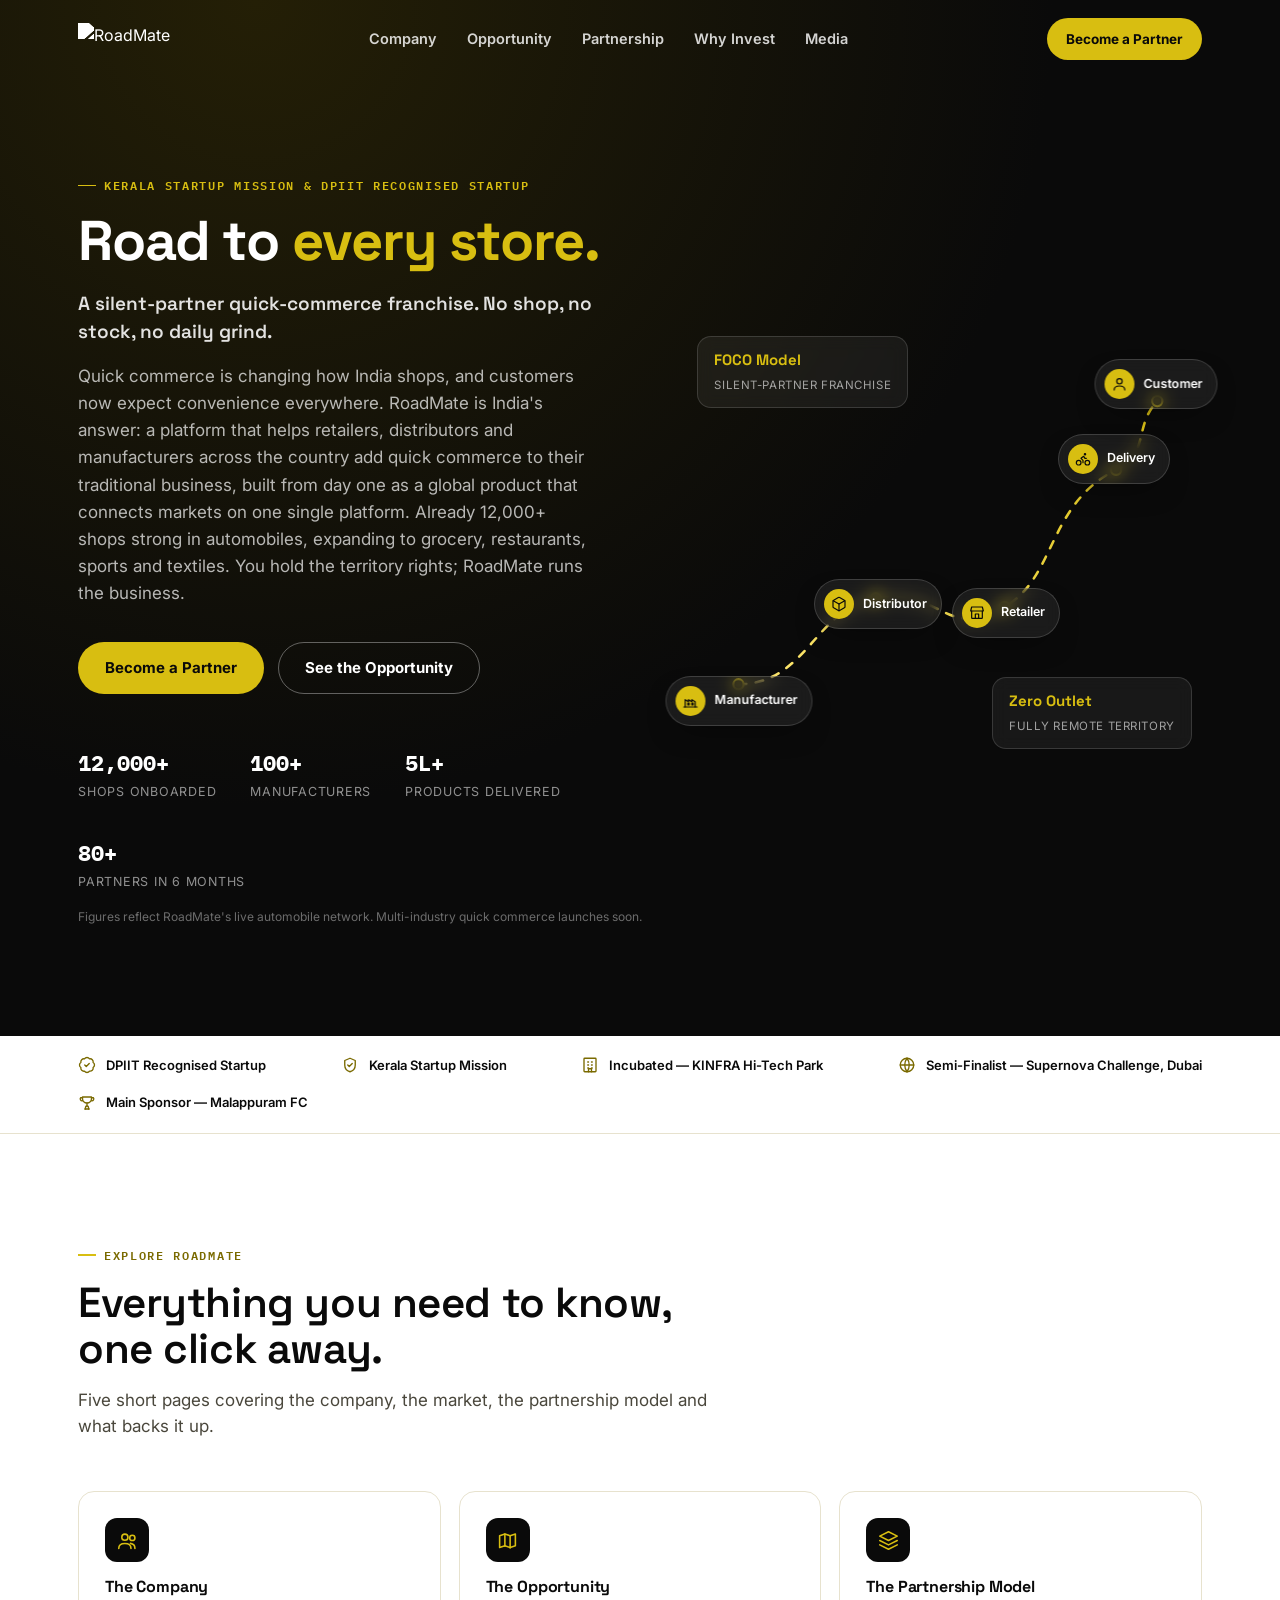
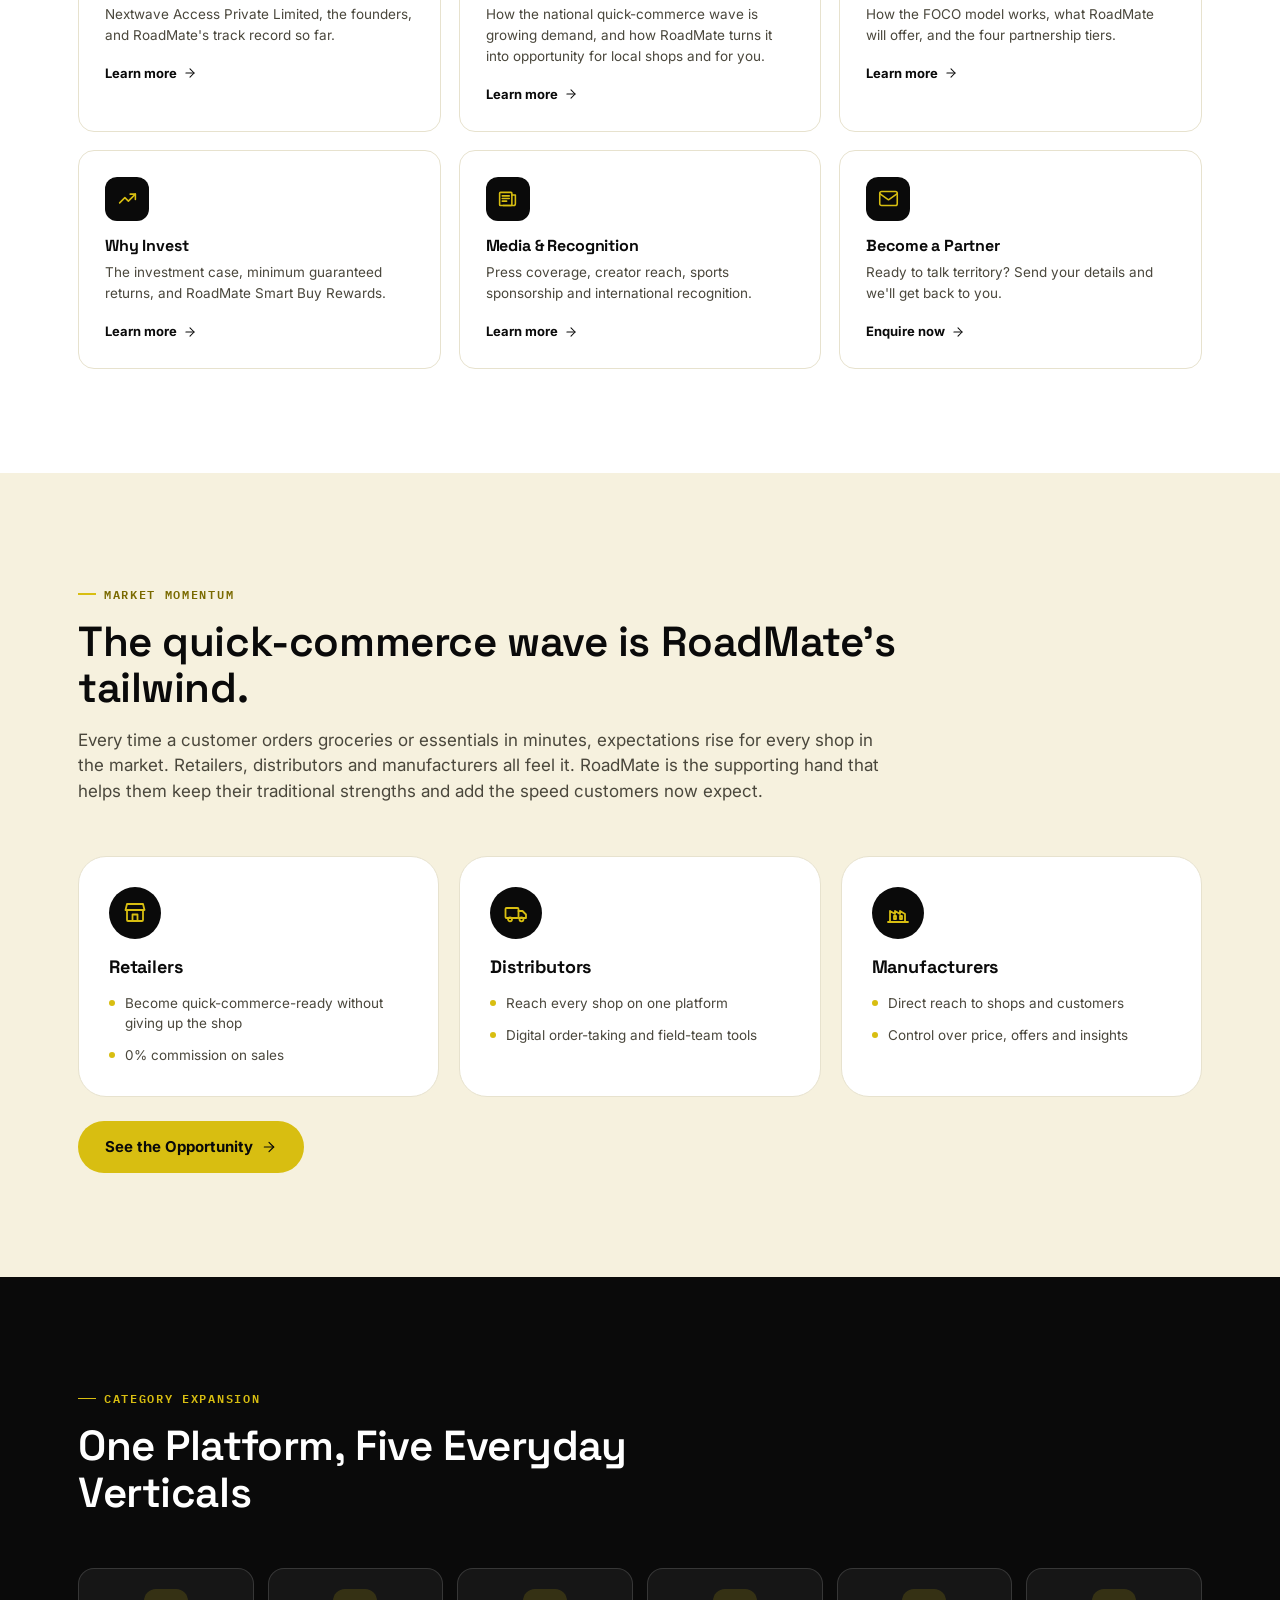
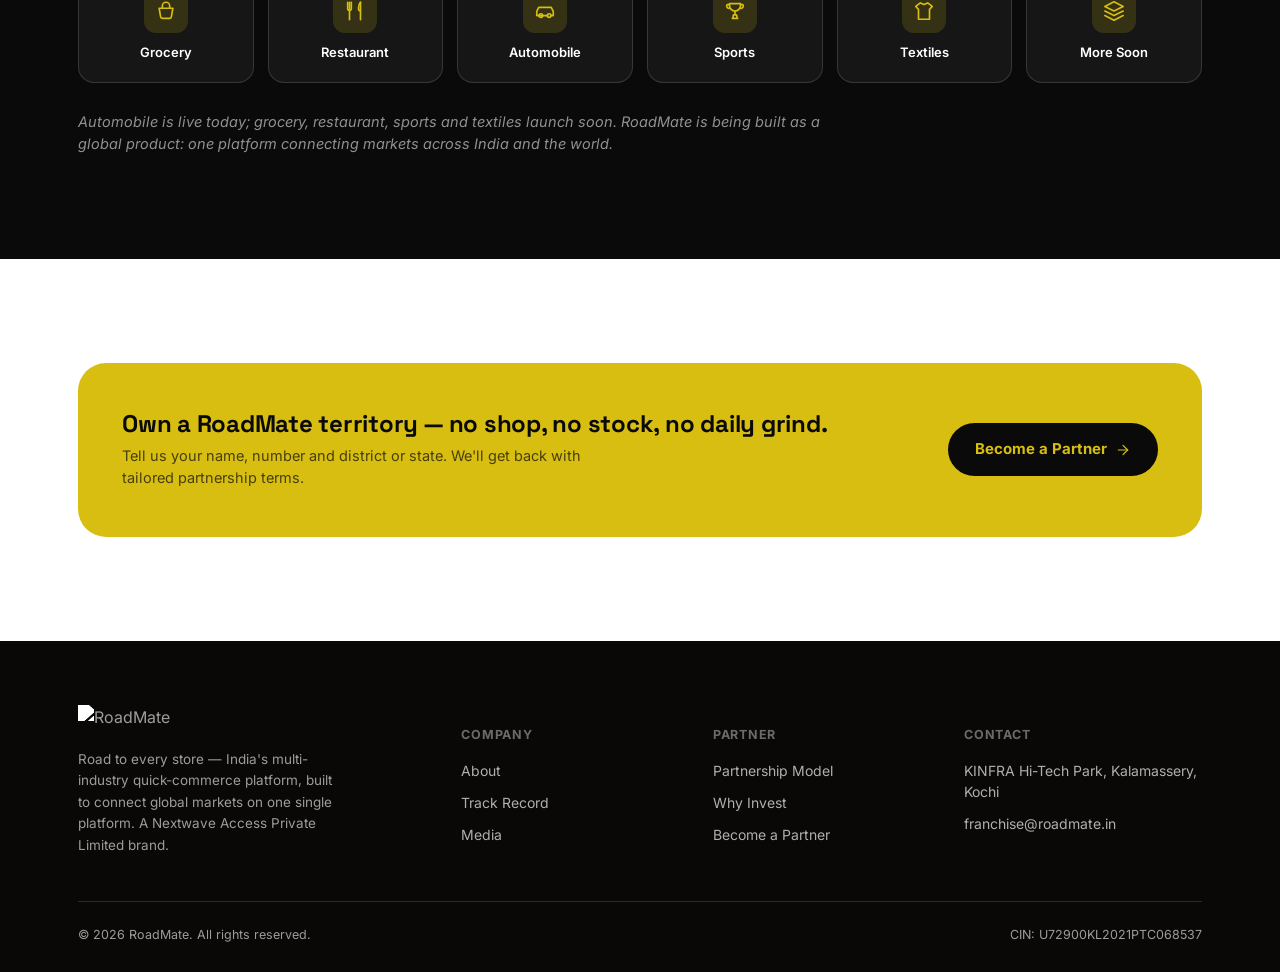
==== index.html @ a84e2816 "Add RoadMate franchise website Static site: 7 pages, shared stylesheet, script and icon sprite. Logo" ====
<!DOCTYPE html>
<html lang="en-IN">
<head>
<meta charset="UTF-8">
<meta name="viewport" content="width=device-width, initial-scale=1.0">
<title>RoadMate — Road to Every Store | India Quick-Commerce Franchise (FOCO Model)</title>
<meta name="description" content="RoadMate, from Kerala's largest auto-services platform, is expanding into an India-wide, multi-industry quick-commerce franchise, built as a global platform. A silent-partner, no-outlet FOCO model across grocery, restaurant, automobile, sports and textiles.">
<meta name="robots" content="index, follow">
<meta property="og:type" content="website">
<meta property="og:site_name" content="RoadMate">
<meta property="og:title" content="RoadMate — Road to Every Store | India Quick-Commerce Franchise (FOCO Model)">
<meta property="og:description" content="RoadMate, from Kerala's largest auto-services platform, is expanding into an India-wide, multi-industry quick-commerce franchise, built as a global platform. A silent-partner, no-outlet FOCO model across grocery, restaurant, automobile, sports and textiles.">
<meta property="og:locale" content="en_IN">
<link rel="icon" type="image/png" href="assets/logo.png">
<meta name="theme-color" content="#D8BE11">
<link rel="preconnect" href="https://fonts.googleapis.com">
<link rel="preconnect" href="https://fonts.gstatic.com" crossorigin>
<link href="https://fonts.googleapis.com/css2?family=Space+Grotesk:wght@500;600;700&family=Inter:wght@400;500;600;700&family=IBM+Plex+Mono:wght@500;600&display=swap" rel="stylesheet">
<link rel="stylesheet" href="assets/style.css">
</head>
<body>
 
<header class="site-header" id="siteHeader">
  <div class="wrap">
    <a href="index.html" class="logo" aria-label="RoadMate — home">
      <img class="logo-img logo-img--white" src="assets/logo.png" alt="RoadMate">
      <img class="logo-img logo-img--black" src="assets/logo.png" alt="RoadMate">
    </a>
    <nav class="nav-links">
      <a href="about.html">Company</a>
      <a href="opportunity.html">Opportunity</a>
      <a href="partnership.html">Partnership</a>
      <a href="why-invest.html">Why Invest</a>
      <a href="media.html">Media</a>
    </nav>
    <div class="nav-cta">
      <a href="enquire.html" class="btn btn-primary btn-sm">Become a Partner</a>
      <button class="nav-toggle" id="navToggle" aria-label="Open menu" aria-expanded="false">
        <svg width="24" height="24" viewBox="0 0 24 24" fill="none"><path d="M4 7H20M4 12H20M4 17H20" stroke="currentColor" stroke-width="2" stroke-linecap="round"/></svg>
      </button>
    </div>
  </div>
</header>
 
<div class="mobile-menu" id="mobileMenu">
  <a href="about.html">Company</a>
  <a href="opportunity.html">Opportunity</a>
  <a href="partnership.html">Partnership</a>
  <a href="why-invest.html">Why Invest</a>
  <a href="media.html">Media</a>
  <a href="enquire.html" class="btn btn-primary">Become a Partner</a>
</div>
 
<section class="hero" id="hero">
  <div class="wrap">
    <div>
      <div class="eyebrow">Kerala Startup Mission &amp; DPIIT Recognised Startup</div>
      <h1>Road to <em>every store.</em></h1>
      <div class="hero-tag">A silent-partner quick-commerce franchise. No shop, no stock, no daily grind.</div>
      <p class="hero-sub">Quick commerce is changing how India shops, and customers now expect convenience everywhere. RoadMate is India's answer: a platform that helps retailers, distributors and manufacturers across the country add quick commerce to their traditional business, built from day one as a global product that connects markets on one single platform. Already 12,000+ shops strong in automobiles, expanding to grocery, restaurants, sports and textiles. You hold the territory rights; RoadMate runs the business.</p>
      <div class="hero-actions">
        <a href="enquire.html" class="btn btn-primary">Become a Partner</a>
        <a href="opportunity.html" class="btn btn-ghost-dark">See the Opportunity</a>
      </div>
      <div class="hero-strip">
        <div><strong>12,000+</strong><span>Shops onboarded</span></div>
        <div><strong>100+</strong><span>Manufacturers</span></div>
        <div><strong>5L+</strong><span>Products delivered</span></div>
        <div><strong>80+</strong><span>Partners in 6 months</span></div>
      </div>
      <p style="margin-top:16px;font-size:12px;color:rgba(255,255,255,0.4);">Figures reflect RoadMate's live automobile network. Multi-industry quick commerce launches soon.</p>
    </div>
 
    <div class="hero-graphic" aria-hidden="true">
      <svg class="route-svg" viewBox="0 0 600 460" preserveAspectRatio="xMidYMid meet">
        <defs>
          <linearGradient id="routeGrad" x1="0" y1="1" x2="1" y2="0">
            <stop offset="0" stop-color="#FFE873"/>
            <stop offset="1" stop-color="#D8BE11"/>
          </linearGradient>
        </defs>
        <path class="route-path" d="M60,390 C140,390 150,300 220,290 C300,278 300,340 370,300 C430,266 420,180 500,140 C540,120 520,90 548,60"/>
        <circle class="route-dot" cx="60" cy="390" r="6"/>
        <circle class="route-dot" cx="220" cy="290" r="6"/>
        <circle class="route-dot" cx="370" cy="300" r="6"/>
        <circle class="route-dot" cx="500" cy="140" r="6"/>
        <circle class="route-dot" cx="548" cy="60" r="6"/>
      </svg>
      <div class="node-badge node-manufacturer" style="left:10%; top:85%;"><span class="ic"><svg class="icon"><use href="assets/sprite.svg#ic-factory"></use></svg></span><span>Manufacturer</span></div>
      <div class="node-badge node-distributor" style="left:37%; top:63%;"><span class="ic"><svg class="icon"><use href="assets/sprite.svg#ic-package"></use></svg></span><span>Distributor</span></div>
      <div class="node-badge node-retailer" style="left:62%; top:65%;"><span class="ic"><svg class="icon"><use href="assets/sprite.svg#ic-store"></use></svg></span><span>Retailer</span></div>
      <div class="node-badge node-delivery" style="left:83%; top:30%;"><span class="ic"><svg class="icon"><use href="assets/sprite.svg#ic-bike"></use></svg></span><span>Delivery</span></div>
      <div class="node-badge node-customer" style="left:91%; top:13%;"><span class="ic"><svg class="icon"><use href="assets/sprite.svg#ic-user"></use></svg></span><span>Customer</span></div>
 
      <div class="float-chip chip-foco" style="left:2%; top:2%;"><strong>FOCO Model</strong><span>Silent-partner franchise</span></div>
      <div class="float-chip chip-outlet" style="right:2%; bottom:4%;"><strong>Zero Outlet</strong><span>Fully remote territory</span></div>
    </div>
  </div>
</section>
 
<div class="trust">
  <div class="wrap">
    <div class="trust-item"><svg class="icon"><use href="assets/sprite.svg#ic-badge-check"></use></svg><span class="l">DPIIT Recognised Startup</span></div>
    <div class="trust-item"><svg class="icon"><use href="assets/sprite.svg#ic-shield-check"></use></svg><span class="l">Kerala Startup Mission</span></div>
    <div class="trust-item"><svg class="icon"><use href="assets/sprite.svg#ic-building"></use></svg><span class="l">Incubated — KINFRA Hi-Tech Park</span></div>
    <div class="trust-item"><svg class="icon"><use href="assets/sprite.svg#ic-globe"></use></svg><span class="l">Semi-Finalist — Supernova Challenge, Dubai</span></div>
    <div class="trust-item"><svg class="icon"><use href="assets/sprite.svg#ic-trophy"></use></svg><span class="l">Main Sponsor — Malappuram FC</span></div>
  </div>
</div>
 
<section class="section" id="explore">
  <div class="wrap">
    <div class="section-head reveal">
      <div class="eyebrow">Explore RoadMate</div>
      <h2>Everything you need to know, one click away.</h2>
      <p>Five short pages covering the company, the market, the partnership model and what backs it up.</p>
    </div>
    <div class="page-links reveal">
      <div class="page-link-card">
        <span class="ic"><svg class="icon"><use href="assets/sprite.svg#ic-users"></use></svg></span>
        <h4>The Company</h4>
        <p>Nextwave Access Private Limited, the founders, and RoadMate's track record so far.</p>
        <a class="more" href="about.html">Learn more <svg class="icon"><use href="assets/sprite.svg#ic-arrow-right"></use></svg></a>
      </div>
      <div class="page-link-card">
        <span class="ic"><svg class="icon"><use href="assets/sprite.svg#ic-map"></use></svg></span>
        <h4>The Opportunity</h4>
        <p>How the national quick-commerce wave is growing demand, and how RoadMate turns it into opportunity for local shops and for you.</p>
        <a class="more" href="opportunity.html">Learn more <svg class="icon"><use href="assets/sprite.svg#ic-arrow-right"></use></svg></a>
      </div>
      <div class="page-link-card">
        <span class="ic"><svg class="icon"><use href="assets/sprite.svg#ic-layers"></use></svg></span>
        <h4>The Partnership Model</h4>
        <p>How the FOCO model works, what RoadMate will offer, and the four partnership tiers.</p>
        <a class="more" href="partnership.html">Learn more <svg class="icon"><use href="assets/sprite.svg#ic-arrow-right"></use></svg></a>
      </div>
      <div class="page-link-card">
        <span class="ic"><svg class="icon"><use href="assets/sprite.svg#ic-trending-up"></use></svg></span>
        <h4>Why Invest</h4>
        <p>The investment case, minimum guaranteed returns, and RoadMate Smart Buy Rewards.</p>
        <a class="more" href="why-invest.html">Learn more <svg class="icon"><use href="assets/sprite.svg#ic-arrow-right"></use></svg></a>
      </div>
      <div class="page-link-card">
        <span class="ic"><svg class="icon"><use href="assets/sprite.svg#ic-newspaper"></use></svg></span>
        <h4>Media &amp; Recognition</h4>
        <p>Press coverage, creator reach, sports sponsorship and international recognition.</p>
        <a class="more" href="media.html">Learn more <svg class="icon"><use href="assets/sprite.svg#ic-arrow-right"></use></svg></a>
      </div>
      <div class="page-link-card">
        <span class="ic"><svg class="icon"><use href="assets/sprite.svg#ic-mail"></use></svg></span>
        <h4>Become a Partner</h4>
        <p>Ready to talk territory? Send your details and we'll get back to you.</p>
        <a class="more" href="enquire.html">Enquire now <svg class="icon"><use href="assets/sprite.svg#ic-arrow-right"></use></svg></a>
      </div>
    </div>
  </div>
</section>
 
<section class="section bg-tint" id="momentum">
  <div class="wrap">
    <div class="section-head wide reveal">
      <div class="eyebrow">Market Momentum</div>
      <h2>The quick-commerce wave is RoadMate's tailwind.</h2>
      <p>Every time a customer orders groceries or essentials in minutes, expectations rise for every shop in the market. Retailers, distributors and manufacturers all feel it. RoadMate is the supporting hand that helps them keep their traditional strengths and add the speed customers now expect.</p>
    </div>
    <div class="chain-grid reveal">
      <div class="chain-card"><span class="ic"><svg class="icon"><use href="assets/sprite.svg#ic-store"></use></svg></span><h4>Retailers</h4><ul><li>Become quick-commerce-ready without giving up the shop</li><li>0% commission on sales</li></ul></div>
      <div class="chain-card"><span class="ic"><svg class="icon"><use href="assets/sprite.svg#ic-truck"></use></svg></span><h4>Distributors</h4><ul><li>Reach every shop on one platform</li><li>Digital order-taking and field-team tools</li></ul></div>
      <div class="chain-card"><span class="ic"><svg class="icon"><use href="assets/sprite.svg#ic-factory"></use></svg></span><h4>Manufacturers</h4><ul><li>Direct reach to shops and customers</li><li>Control over price, offers and insights</li></ul></div>
    </div>
    <p class="reveal" style="margin-top:24px;"><a class="btn btn-primary" href="opportunity.html">See the Opportunity <svg class="icon"><use href="assets/sprite.svg#ic-arrow-right"></use></svg></a></p>
  </div>
</section>
 
<section class="section bg-dark" id="category">
  <div class="wrap">
    <div class="section-head on-dark reveal">
      <div class="eyebrow">Category Expansion</div>
      <h2>One Platform, Five Everyday Verticals</h2>
    </div>
    <div class="sector-grid cols-6 reveal">
      <div class="sector-tile"><span class="ic"><svg class="icon"><use href="assets/sprite.svg#ic-shopping-basket"></use></svg></span><span>Grocery</span></div>
      <div class="sector-tile"><span class="ic"><svg class="icon"><use href="assets/sprite.svg#ic-utensils"></use></svg></span><span>Restaurant</span></div>
      <div class="sector-tile"><span class="ic"><svg class="icon"><use href="assets/sprite.svg#ic-car"></use></svg></span><span>Automobile</span></div>
      <div class="sector-tile"><span class="ic"><svg class="icon"><use href="assets/sprite.svg#ic-trophy"></use></svg></span><span>Sports</span></div>
      <div class="sector-tile"><span class="ic"><svg class="icon"><use href="assets/sprite.svg#ic-shirt"></use></svg></span><span>Textiles</span></div>
      <div class="sector-tile"><span class="ic"><svg class="icon"><use href="assets/sprite.svg#ic-layers"></use></svg></span><span>More Soon</span></div>
    </div>
    <p class="reveal" style="margin-top:28px;font-size:14.5px; color:rgba(255,255,255,.55); font-style:italic; max-width:760px;">Automobile is live today; grocery, restaurant, sports and textiles launch soon. RoadMate is being built as a global product: one platform connecting markets across India and the world.</p>
  </div>
</section>
 
<section class="section">
  <div class="wrap">
    <div class="cta-band reveal">
      <div>
        <h3>Own a RoadMate territory — no shop, no stock, no daily grind.</h3>
        <p>Tell us your name, number and district or state. We'll get back with tailored partnership terms.</p>
      </div>
      <a href="enquire.html" class="btn btn-primary">Become a Partner <svg class="icon"><use href="assets/sprite.svg#ic-arrow-right"></use></svg></a>
    </div>
  </div>
</section>
 
<footer>
  <div class="wrap">
    <div class="foot-grid">
      <div>
        <div class="foot-logo">
          <img class="logo-img" style="height:28px;width:auto;" src="assets/logo.png" alt="RoadMate">
        </div>
        <p class="foot-tag">Road to every store — India's multi-industry quick-commerce platform, built to connect global markets on one single platform. A Nextwave Access Private Limited brand.</p>
      </div>
      <div class="foot-col">
        <h5>Company</h5>
        <a href="about.html">About</a>
        <a href="about.html#journey">Track Record</a>
        <a href="media.html">Media</a>
      </div>
      <div class="foot-col">
        <h5>Partner</h5>
        <a href="partnership.html">Partnership Model</a>
        <a href="why-invest.html">Why Invest</a>
        <a href="enquire.html">Become a Partner</a>
      </div>
      <div class="foot-col">
        <h5>Contact</h5>
        <li>KINFRA Hi-Tech Park, Kalamassery, Kochi</li>
        <a href="mailto:franchise@roadmate.in">franchise@roadmate.in</a>
      </div>
    </div>
    <div class="foot-bottom">
      <span>&copy; 2026 RoadMate. All rights reserved.</span>
      <span>CIN: U72900KL2021PTC068537</span>
    </div>
  </div>
</footer>
<script src="assets/script.js"></script>
</body>
</html>
---- assets/style.css ----
:root{--ink:#0A0A0A;--ink-2:#171712;--paper:#FFFFFF;--paper-2:#F6F1DE;--slate:#4A473C;--slate-2:#8C8676;--brand-yellow:#D8BE11;--yellow-deep:#B7A10D;--yellow-light:#F5E67A;--gold-ink:#7A6A00;--line:#E7E2CE;--line-dark:rgba(255,255,255,0.14);--white:#ffffff;--radius-s:10px;--radius-m:16px;--radius-l:28px;--shadow:0 20px 50px -20px rgba(11,30,61,0.25);--maxw:1180px;--font-display:'Space Grotesk',sans-serif;--font-body:'Inter',sans-serif;--font-mono:'IBM Plex Mono',monospace}*,*::before,*::after{box-sizing:border-box}html{scroll-behavior:smooth}.icon{width:24px;height:24px;flex-shrink:0;fill:none;stroke:currentColor;stroke-width:1.8;stroke-linecap:round;stroke-linejoin:round;display:block}body{margin:0;font-family:var(--font-body);color:var(--ink);background:var(--paper);-webkit-font-smoothing:antialiased;line-height:1.5}img,svg{display:block;max-width:100%}a{color:inherit;text-decoration:none}ul{margin:0;padding:0;list-style:none}h1,h2,h3,h4{font-family:var(--font-display);margin:0;line-height:1.1;letter-spacing:-0.01em}p{margin:0}button{font-family:inherit;cursor:pointer}section{scroll-margin-top:84px}:focus-visible{outline:2.5px solid var(--brand-yellow);outline-offset:3px;border-radius:4px}.wrap{max-width:var(--maxw);margin:0 auto;padding:0 28px}.eyebrow{display:inline-flex;align-items:center;gap:8px;font-family:var(--font-mono);font-size:12px;letter-spacing:0.14em;text-transform:uppercase;color:var(--gold-ink);font-weight:600;margin-bottom:16px}.eyebrow::before{content:"";width:18px;height:1.5px;background:var(--brand-yellow)}.hero .eyebrow,.bg-dark .eyebrow,.section-head.on-dark .eyebrow{color:var(--brand-yellow)}.section-head{max-width:660px;margin-bottom:52px}.section-head h2{font-size:clamp(28px,4vw,42px);font-weight:600}.section-head p{margin-top:16px;color:var(--slate);font-size:17px}.section-head.on-dark p{color:rgba(255,255,255,0.68)}.section-head.on-dark h2{color:#fff}.section-head.center{margin-left:auto;margin-right:auto;text-align:center}.section-head.wide{max-width:820px}.btn{display:inline-flex;align-items:center;justify-content:center;gap:8px;padding:14px 26px;border-radius:999px;font-weight:700;font-size:15px;border:1.5px solid transparent;white-space:nowrap;transition:transform .18s ease,box-shadow .18s ease,background .18s ease}.btn-primary{background:var(--brand-yellow);color:var(--ink)}.btn-primary:hover{transform:translateY(-2px);box-shadow:0 14px 30px -10px rgba(216,190,17,0.5)}.btn-ghost-dark{border-color:rgba(255,255,255,0.35);color:#fff}.btn-ghost-dark:hover{border-color:#fff;background:rgba(255,255,255,0.08)}.btn-ghost-light{border-color:rgba(11,30,61,0.2);color:var(--ink)}.btn-ghost-light:hover{border-color:var(--ink);background:rgba(11,30,61,0.04)}.btn-sm{padding:10px 18px;font-size:13.5px}.btn svg{width:16px;height:16px}.site-header{position:fixed;top:0;left:0;right:0;z-index:100;padding:18px 0;transition:background .25s ease,box-shadow .25s ease,padding .25s ease}.site-header .wrap{display:flex;align-items:center;justify-content:space-between}.site-header.scrolled{background:rgba(247,248,250,0.92);backdrop-filter:blur(10px);box-shadow:0 1px 0 var(--line);padding:12px 0}.logo{display:flex;align-items:center;height:32px}.logo-img{height:100%;width:auto;display:block}.logo-img--black{display:none}.site-header.scrolled .logo-img--white{display:none}.site-header.scrolled .logo-img--black{display:block}.nav-links{display:flex;align-items:center;gap:30px}.nav-links a{font-size:14.5px;font-weight:600;color:rgba(255,255,255,0.82);transition:color .2s}.site-header.scrolled .nav-links a{color:var(--slate)}.nav-links a:hover{color:#fff}.site-header.scrolled .nav-links a:hover{color:var(--ink)}.nav-cta{display:flex;align-items:center;gap:14px}.nav-toggle{display:none;background:none;border:none;color:#fff;padding:6px}.site-header.scrolled .nav-toggle{color:var(--ink)}.mobile-menu{position:fixed;inset:0;background:var(--ink);z-index:99;display:flex;flex-direction:column;align-items:center;justify-content:center;gap:24px;transform:translateY(-100%);transition:transform .3s ease}.mobile-menu.open{transform:translateY(0)}.mobile-menu a{font-family:var(--font-display);font-size:24px;color:#fff;font-weight:600}.mobile-menu .btn{margin-top:10px}.hero{position:relative;background:radial-gradient(ellipse at 20% 0%,#241f06 0%,var(--ink) 55%);color:#fff;padding:168px 0 110px;overflow:hidden}.hero .wrap{display:grid;grid-template-columns:1.05fr 0.95fr;gap:40px;align-items:center;position:relative;z-index:2}.hero h1{font-size:clamp(34px,5vw,56px);font-weight:700;letter-spacing:-0.02em}.hero h1 em{font-style:normal;color:var(--brand-yellow)}.hero-tag{margin-top:18px;font-family:var(--font-display);font-size:19px;font-weight:600;color:rgba(255,255,255,0.88)}.hero-sub{margin-top:16px;font-size:17px;color:rgba(255,255,255,0.7);max-width:520px;line-height:1.6}.hero-actions{display:flex;gap:14px;flex-wrap:wrap;margin-top:34px}.hero-strip{margin-top:52px;display:flex;gap:34px;flex-wrap:wrap}.hero-strip div{display:flex;flex-direction:column;gap:4px}.hero-strip strong{font-family:var(--font-mono);font-size:22px;color:#fff}.hero-strip span{font-size:12.5px;color:rgba(255,255,255,0.55);text-transform:uppercase;letter-spacing:.06em}.hero-graphic{position:relative;height:440px}.route-svg{position:absolute;inset:0;width:100%;height:100%}.route-path{fill:none;stroke:url(#routeGrad);stroke-width:3;stroke-linecap:round;stroke-dasharray:9 11;animation:dash 26s linear infinite}@keyframes dash{to{stroke-dashoffset:-500}}.route-dot{fill:var(--ink);stroke:var(--brand-yellow);stroke-width:2.5}.node-badge{position:absolute;transform:translate(-50%,-50%);display:flex;align-items:center;gap:9px;background:rgba(255,255,255,0.07);border:1px solid rgba(255,255,255,0.16);backdrop-filter:blur(8px);padding:9px 14px 9px 9px;border-radius:999px;box-shadow:0 12px 30px -14px rgba(0,0,0,0.6)}.node-badge .ic{width:30px;height:30px;border-radius:50%;background:var(--brand-yellow);display:flex;align-items:center;justify-content:center;flex-shrink:0}.node-badge .ic svg{width:16px;height:16px;color:#0A0A0A}.node-badge span{font-size:12.5px;font-weight:600;color:#fff;white-space:nowrap}.float-chip{position:absolute;background:rgba(255,255,255,0.06);border:1px solid rgba(255,255,255,0.14);border-radius:14px;padding:12px 16px;backdrop-filter:blur(8px)}.float-chip strong{display:block;font-family:var(--font-display);font-size:15px;color:var(--brand-yellow)}.float-chip span{font-size:11.5px;color:rgba(255,255,255,0.6);text-transform:uppercase;letter-spacing:.05em}.trust{background:var(--white);border-bottom:1px solid var(--line);padding:20px 0}.trust .wrap{display:flex;flex-wrap:wrap;justify-content:space-between;gap:18px;align-items:center}.trust-item{display:flex;align-items:center;gap:10px}.trust-item .l{font-size:13px;font-weight:600;color:var(--ink)}.trust-item svg{width:18px;height:18px;color:var(--gold-ink);flex-shrink:0}.section{padding:104px 0}.section.tight{padding:88px 0}.bg-dark{background:var(--ink);color:#fff}.bg-tint{background:var(--paper-2)}.about-grid{display:grid;grid-template-columns:1.15fr 0.85fr;gap:40px;align-items:start}.about-copy p{color:var(--slate);font-size:16px;line-height:1.7;margin-bottom:18px}.about-copy p strong{color:var(--ink)}.about-side{display:flex;flex-direction:column;gap:20px}.founders-card{background:var(--ink);color:#fff;border-radius:var(--radius-l);padding:30px}.founders-card h4{font-family:var(--font-mono);font-size:11.5px;text-transform:uppercase;letter-spacing:.1em;color:var(--brand-yellow);margin-bottom:20px}.founder{margin-bottom:14px}.founder strong{display:block;font-size:16.5px;color:#fff}.founder span{font-size:13.5px;color:rgba(255,255,255,.58)}.founder-note{font-size:12.5px;color:rgba(255,255,255,.42);margin-top:16px;line-height:1.5;font-style:italic}.snap-card{background:var(--white);border:1px solid var(--line);border-radius:var(--radius-l);padding:28px 30px}.snap-row{display:flex;justify-content:space-between;gap:16px;padding:13px 0;border-bottom:1px solid var(--line);font-size:13.5px}.snap-row:last-child{border-bottom:none;padding-bottom:0}.snap-row:first-child{padding-top:0}.snap-row .k{color:var(--slate-2);font-weight:600;flex-shrink:0}.snap-row .v{color:var(--ink);font-weight:600;text-align:right}.flow{display:flex;align-items:flex-start;justify-content:space-between;position:relative;gap:8px;margin-bottom:70px;flex-wrap:wrap}.flow::before{content:"";position:absolute;top:34px;left:34px;right:34px;height:2px;background:repeating-linear-gradient(90deg,var(--ink) 0 10px,transparent 10px 18px);z-index:0}.flow-node{position:relative;z-index:1;display:flex;flex-direction:column;align-items:center;text-align:center;width:120px}.flow-node .circ{width:68px;height:68px;border-radius:50%;background:var(--white);border:2px solid var(--ink);display:flex;align-items:center;justify-content:center;box-shadow:var(--shadow)}.flow-node .circ svg{width:28px;height:28px;color:var(--ink)}.flow-node strong{display:block;margin-top:14px;font-size:14.5px;font-weight:700}.flow-node span{font-size:12.5px;color:var(--slate-2);margin-top:2px;display:block}.sector-intro{max-width:720px;color:var(--slate);font-size:16.5px;margin-bottom:36px}.sector-grid{display:grid;grid-template-columns:repeat(5,1fr);gap:14px}.sector-grid.cols-6{grid-template-columns:repeat(6,1fr)}.sector-tile{background:var(--white);border:1px solid var(--line);border-radius:var(--radius-m);padding:20px 14px;display:flex;flex-direction:column;align-items:center;gap:10px;text-align:center;transition:transform .2s ease,box-shadow .2s ease,border-color .2s ease}.sector-tile:hover{transform:translateY(-4px);box-shadow:var(--shadow);border-color:transparent}.sector-tile .ic{width:44px;height:44px;border-radius:12px;background:var(--paper-2);display:flex;align-items:center;justify-content:center}.sector-tile .ic svg{width:22px;height:22px;color:var(--ink)}.sector-tile span{font-size:13px;font-weight:600;color:var(--ink)}.bg-dark .sector-tile{background:rgba(255,255,255,0.05);border-color:var(--line-dark)}.bg-dark .sector-tile .ic{background:rgba(216,190,17,0.16)}.bg-dark .sector-tile .ic svg{color:var(--brand-yellow)}.bg-dark .sector-tile span{color:#fff}.product-grid{display:grid;grid-template-columns:1fr 1fr;gap:24px}.product-card{border-radius:var(--radius-l);padding:34px}.product-card.light{background:var(--paper-2)}.product-card.dark{background:var(--ink);color:#fff}.product-card .ic{width:56px;height:56px;border-radius:50%;display:flex;align-items:center;justify-content:center;margin-bottom:20px}.product-card.light .ic{background:var(--ink)}.product-card.light .ic svg{color:var(--brand-yellow);width:26px;height:26px}.product-card.dark .ic{background:var(--brand-yellow)}.product-card.dark .ic svg{color:var(--ink);width:26px;height:26px}.product-card h4{font-size:19px;font-weight:700;margin-bottom:14px}.product-card p{font-size:14.5px;line-height:1.65;margin-bottom:20px}.product-card.light p{color:var(--slate)}.product-card.dark p{color:rgba(255,255,255,.65)}.mini-grid{display:flex;gap:10px;flex-wrap:wrap}.mini-tag{display:flex;flex-direction:column;align-items:center;gap:8px;width:80px}.mini-tag .ic2{width:40px;height:40px;border-radius:10px;background:var(--white);display:flex;align-items:center;justify-content:center}.mini-tag .ic2 svg{width:19px;height:19px;color:var(--ink)}.mini-tag span{font-size:11.5px;font-weight:600;color:var(--ink);text-align:center}.check-list{display:flex;flex-direction:column;gap:14px}.check-list li{display:flex;align-items:center;gap:12px;font-size:14px;color:rgba(255,255,255,.85)}.check-list .ic3{width:22px;height:22px;border-radius:50%;background:var(--brand-yellow);display:flex;align-items:center;justify-content:center;flex-shrink:0}.check-list .ic3 svg{width:12px;height:12px;color:var(--ink)}.chain-grid{display:grid;grid-template-columns:repeat(3,1fr);gap:20px}.chain-card{background:var(--white);border:1px solid var(--line);border-radius:var(--radius-l);padding:30px}.chain-card .ic{width:52px;height:52px;border-radius:50%;background:var(--ink);display:flex;align-items:center;justify-content:center;margin-bottom:18px}.chain-card .ic svg{width:24px;height:24px;color:var(--brand-yellow)}.chain-card h4{font-size:18px;font-weight:700;margin-bottom:16px}.chain-card ul{display:flex;flex-direction:column;gap:12px}.chain-card li{font-size:13.5px;color:var(--slate);line-height:1.5;padding-left:16px;position:relative}.chain-card li::before{content:"";position:absolute;left:0;top:7px;width:6px;height:6px;border-radius:50%;background:var(--brand-yellow)}.compare-wrap{display:grid;grid-template-columns:1fr 1fr 1fr;gap:20px;margin-top:36px}.compare-card{border-radius:var(--radius-l);padding:30px 28px}.compare-card.neg{background:rgba(255,255,255,0.04);border:1px solid var(--line-dark)}.compare-card.pos{background:var(--brand-yellow);color:var(--ink)}.compare-card h4{font-family:var(--font-mono);font-size:12px;letter-spacing:.08em;text-transform:uppercase;margin-bottom:22px}.compare-card.neg h4{color:rgba(255,255,255,.5)}.compare-card.pos h4{color:rgba(10,10,10,.6)}.compare-item{display:flex;gap:12px;align-items:flex-start;font-size:14px;line-height:1.55;margin-bottom:16px}.compare-item:last-child{margin-bottom:0}.compare-card.neg .compare-item{color:rgba(255,255,255,.75)}.compare-card.pos .compare-item{color:rgba(10,10,10,.85);font-weight:500}.compare-item .ic4{width:20px;height:20px;border-radius:50%;display:flex;align-items:center;justify-content:center;flex-shrink:0;margin-top:1px}.compare-card.neg .ic4{background:rgba(255,255,255,.1)}.compare-card.neg .ic4 svg{width:11px;height:11px;color:rgba(255,255,255,.6)}.compare-card.pos .ic4{background:rgba(10,10,10,.85)}.compare-card.pos .ic4 svg{width:11px;height:11px;color:var(--brand-yellow)}.timeline{display:flex;justify-content:space-between;gap:16px;position:relative;flex-wrap:wrap}.timeline::before{content:"";position:absolute;top:11px;left:0;right:0;height:2px;background:var(--line)}.tl-item{flex:1;min-width:190px;position:relative;padding-top:36px}.tl-item::before{content:"";position:absolute;top:2px;left:0;width:20px;height:20px;border-radius:50%;background:var(--white);border:3px solid var(--ink)}.tl-item .yr{font-family:var(--font-mono);font-weight:600;color:var(--gold-ink);font-size:13px;display:block;margin-bottom:8px}.tl-item h4{font-size:15.5px;font-weight:700;margin-bottom:8px}.tl-item p{font-size:13.5px;color:var(--slate);line-height:1.55}.partner-grid{display:grid;grid-template-columns:repeat(4,1fr);gap:18px}.partner-card{background:var(--white);border:1px solid var(--line);border-radius:var(--radius-m);padding:26px 22px;display:flex;flex-direction:column;gap:14px;transition:box-shadow .2s ease,transform .2s ease}.partner-card:hover{box-shadow:var(--shadow);transform:translateY(-4px)}.partner-card .ic{width:46px;height:46px;border-radius:12px;background:var(--ink);display:flex;align-items:center;justify-content:center}.partner-card .ic svg{width:22px;height:22px;color:var(--brand-yellow)}.partner-card h4{font-size:16px;font-weight:700}.partner-card .scope{font-family:var(--font-mono);font-size:11px;text-transform:uppercase;letter-spacing:.05em;color:var(--gold-ink)}.partner-card p{font-size:13.5px;color:var(--slate);line-height:1.55;flex:1}.partner-card a{font-size:13px;font-weight:700;color:var(--ink);display:inline-flex;align-items:center;gap:6px}.partner-card a svg{width:14px;height:14px;transition:transform .2s}.partner-card a:hover svg{transform:translateX(3px)}.foco-band{margin-top:56px;background:var(--ink);color:#fff;border-radius:var(--radius-l);padding:40px}.foco-band .foco-head{max-width:640px;margin-bottom:28px}.foco-band h3{font-size:22px;font-weight:600;margin-bottom:10px}.foco-band .foco-head p{font-size:14.5px;color:rgba(255,255,255,.62);line-height:1.6}.foco-list{display:grid;grid-template-columns:repeat(4,1fr);gap:20px}.foco-item{display:flex;flex-direction:column;gap:10px}.foco-item .ic{width:40px;height:40px;border-radius:10px;background:rgba(216,190,17,.16);display:flex;align-items:center;justify-content:center}.foco-item .ic svg{width:19px;height:19px;color:var(--brand-yellow)}.foco-item strong{font-size:14px;color:#fff}.foco-item span{font-size:12.5px;color:rgba(255,255,255,.55);line-height:1.5}.why-grid{display:grid;grid-template-columns:repeat(3,1fr);gap:22px}.why-card{background:rgba(255,255,255,0.05);border:1px solid var(--line-dark);border-radius:var(--radius-m);padding:26px}.why-card .ic{width:42px;height:42px;border-radius:10px;background:rgba(216,190,17,0.16);display:flex;align-items:center;justify-content:center;margin-bottom:16px}.why-card .ic svg{width:21px;height:21px;color:var(--brand-yellow)}.why-card h4{font-size:15.5px;font-weight:700;margin-bottom:8px;color:#fff}.why-card p{font-size:13.5px;color:rgba(255,255,255,.6);line-height:1.55}.guarantee-band{margin-top:44px;background:var(--brand-yellow);border-radius:var(--radius-l);padding:44px;display:grid;grid-template-columns:1.1fr 0.9fr;gap:36px;align-items:center}.guarantee-band h3{font-size:25px;font-weight:700;color:var(--ink);margin-bottom:12px}.guarantee-band p{font-size:14.5px;color:rgba(10,10,10,.72);line-height:1.65}.guarantee-side{display:flex;flex-direction:column;gap:16px;align-items:flex-start}.guarantee-badge{display:inline-flex;align-items:center;gap:10px;background:rgba(10,10,10,.9);color:var(--brand-yellow);padding:12px 18px;border-radius:999px;font-family:var(--font-mono);font-size:13px;font-weight:600}.guarantee-badge svg{width:16px;height:16px}.rewards-grid{display:grid;grid-template-columns:repeat(3,1fr);gap:20px}.reward-card{background:var(--ink);color:#fff;border-radius:var(--radius-m);padding:28px 24px}.reward-card .ic{width:46px;height:46px;border-radius:50%;background:var(--brand-yellow);display:flex;align-items:center;justify-content:center;margin-bottom:18px}.reward-card .ic svg{width:22px;height:22px;color:var(--ink)}.reward-card h4{font-size:16px;font-weight:700;margin-bottom:8px;color:#fff}.reward-card p{font-size:13.5px;color:rgba(255,255,255,.62);line-height:1.55}.mgmt-note{margin-top:44px;background:var(--paper-2);border:1px solid var(--line);border-radius:var(--radius-l);padding:28px 30px}.mgmt-note p{font-size:14px;color:var(--slate);line-height:1.6;margin-bottom:24px}.mgmt-note .lbl{font-family:var(--font-mono);font-size:11.5px;text-transform:uppercase;letter-spacing:.08em;color:var(--gold-ink);font-weight:600;margin-bottom:18px;display:block}.media-grid{display:grid;grid-template-columns:repeat(3,1fr);gap:20px}.media-card{background:var(--white);border:1px solid var(--line);border-radius:var(--radius-m);padding:26px}.media-card .ic{width:42px;height:42px;border-radius:10px;background:var(--paper-2);display:flex;align-items:center;justify-content:center;margin-bottom:16px}.media-card .ic svg{width:20px;height:20px;color:var(--ink)}.media-card h4{font-size:15px;font-weight:700;margin-bottom:8px}.media-card p{font-size:13px;color:var(--slate);line-height:1.55}.enquire-wrap{display:grid;grid-template-columns:0.85fr 1.15fr;gap:44px}.contact-panel h3{font-size:22px;font-weight:600;margin-bottom:14px;color:#fff}.contact-panel p{color:rgba(255,255,255,0.62);font-size:14.5px;line-height:1.6;margin-bottom:28px}.contact-line{display:flex;gap:14px;align-items:flex-start;margin-bottom:20px}.contact-line .ic{width:38px;height:38px;border-radius:10px;background:rgba(255,255,255,0.08);display:flex;align-items:center;justify-content:center;flex-shrink:0}.contact-line .ic svg{width:18px;height:18px;color:var(--brand-yellow)}.contact-line strong{display:block;font-size:14px;color:#fff}.contact-line span,.contact-line a{font-size:13.5px;color:rgba(255,255,255,0.6)}.social-row{display:flex;gap:10px;margin-top:26px}.social-row a{width:38px;height:38px;border-radius:50%;border:1px solid var(--line-dark);display:flex;align-items:center;justify-content:center;transition:background .2s}.social-row a:hover{background:rgba(255,255,255,0.1)}.social-row svg{width:16px;height:16px;color:#fff}.form-card{background:var(--white);border-radius:var(--radius-l);padding:40px;color:var(--ink)}.form-row{display:grid;grid-template-columns:1fr 1fr;gap:16px;margin-bottom:16px}.field{display:flex;flex-direction:column;gap:6px}.field.full{grid-column:1/-1}.field label{font-size:12.5px;font-weight:600;color:var(--slate);text-transform:uppercase;letter-spacing:.04em}.field input,.field select,.field textarea{border:1.5px solid var(--line);border-radius:10px;padding:12px 14px;font-family:inherit;font-size:14.5px;color:var(--ink);background:var(--paper);transition:border-color .2s}.field input:focus,.field select:focus,.field textarea:focus{border-color:var(--ink);outline:none}.field textarea{resize:vertical;min-height:90px}.form-note{font-size:12.5px;color:var(--slate-2);margin-top:14px;line-height:1.5}.form-submit{width:100%;justify-content:center;margin-top:6px;padding:16px;font-size:16px}footer{background:#0A0806;color:rgba(255,255,255,0.6);padding:64px 0 28px}.foot-grid{display:grid;grid-template-columns:1.3fr 0.8fr 0.8fr 0.9fr;gap:40px;padding-bottom:44px;border-bottom:1px solid var(--line-dark)}.foot-logo{display:flex;align-items:center;margin-bottom:16px}.foot-tag{font-size:13.5px;line-height:1.6;max-width:260px}.foot-col h5{font-size:12.5px;text-transform:uppercase;letter-spacing:.06em;color:rgba(255,255,255,0.4);margin-bottom:16px}.foot-col a,.foot-col li{display:block;font-size:14px;margin-bottom:11px;color:rgba(255,255,255,0.68)}.foot-col a:hover{color:#fff}.foot-bottom{display:flex;justify-content:space-between;align-items:center;flex-wrap:wrap;gap:12px;padding-top:24px;font-size:12.5px}.foot-legal{max-width:820px;font-size:12px;line-height:1.6;color:rgba(255,255,255,0.38);margin-top:18px}.reveal{opacity:0;transform:translateY(22px);transition:opacity .7s ease,transform .7s ease}.reveal.is-visible{opacity:1;transform:translateY(0)}@media (max-width:980px){.hero .wrap{grid-template-columns:1fr}.hero-graphic{height:320px;margin-top:20px}.about-grid{grid-template-columns:1fr}.product-grid{grid-template-columns:1fr}.chain-grid{grid-template-columns:1fr}.compare-wrap{grid-template-columns:1fr}.sector-grid{grid-template-columns:repeat(3,1fr)}.sector-grid.cols-6{grid-template-columns:repeat(3,1fr)}.partner-grid{grid-template-columns:repeat(2,1fr)}.why-grid{grid-template-columns:repeat(2,1fr)}.media-grid{grid-template-columns:repeat(2,1fr)}.rewards-grid{grid-template-columns:1fr}.foco-list{grid-template-columns:repeat(2,1fr)}.guarantee-band{grid-template-columns:1fr}.enquire-wrap{grid-template-columns:1fr}.foot-grid{grid-template-columns:1fr 1fr;row-gap:32px}.nav-links{display:none}.nav-toggle{display:block}.timeline{flex-direction:column}.timeline::before{width:2px;height:100%;top:0;left:9px;right:auto}.tl-item{padding-top:0;padding-left:38px}.tl-item::before{top:4px;left:0}}@media (max-width:640px){.wrap{padding:0 20px}.section{padding:76px 0}.sector-grid{grid-template-columns:repeat(2,1fr)}.sector-grid.cols-6{grid-template-columns:repeat(2,1fr)}.partner-grid{grid-template-columns:1fr}.why-grid{grid-template-columns:1fr}.media-grid{grid-template-columns:1fr}.foco-list{grid-template-columns:1fr}.form-row{grid-template-columns:1fr}.foot-grid{grid-template-columns:1fr}.flow{flex-direction:column;align-items:flex-start;gap:26px}.flow::before{display:none}.flow-node{flex-direction:row;width:100%;text-align:left;gap:14px}.flow-node strong,.flow-node span{margin-top:0}.hero-strip{gap:22px}.mini-grid{justify-content:space-between}.mini-tag{width:31%}.hero-graphic{height:280px}.node-badge{padding:6px 10px 6px 6px;gap:6px}.node-badge .ic{width:22px;height:22px}.node-badge .ic svg{width:12px;height:12px}.node-badge span{font-size:10px}.float-chip{padding:8px 10px}.float-chip strong{font-size:12px}.float-chip span{font-size:9.5px}.node-manufacturer{left:22% !important;top:88% !important}.node-distributor{left:33% !important;top:58% !important}.node-retailer{left:66% !important;top:70% !important}.node-delivery{left:83% !important;top:32% !important}.node-customer{left:80% !important;top:10% !important}}@media (prefers-reduced-motion:reduce){.route-path{animation:none}.reveal{transition:none;opacity:1;transform:none}html{scroll-behavior:auto}}.page-hero{position:relative;background:radial-gradient(ellipse at 20% 0%,#241f06 0%,var(--ink) 55%);color:#fff;padding:158px 0 70px;overflow:hidden}.page-hero .wrap{position:relative;z-index:2;max-width:760px}.page-hero h1{font-size:clamp(30px,4.5vw,48px);font-weight:700;letter-spacing:-0.02em}.page-hero p{margin-top:18px;font-size:17px;color:rgba(255,255,255,0.7);line-height:1.6;max-width:620px}.breadcrumb{display:flex;align-items:center;gap:8px;font-size:13px;color:rgba(255,255,255,0.45);margin-bottom:20px}.breadcrumb a{color:rgba(255,255,255,0.7)}.breadcrumb a:hover{color:#fff}.cta-band{background:var(--brand-yellow);border-radius:var(--radius-l);padding:48px 44px;display:flex;align-items:center;justify-content:space-between;gap:30px;flex-wrap:wrap}.cta-band h3{font-size:24px;font-weight:700;color:var(--ink)}.cta-band p{font-size:14.5px;color:rgba(10,10,10,.7);margin-top:8px;max-width:460px}.cta-band .btn-primary{background:var(--ink);color:var(--brand-yellow)}.cta-band .btn-primary:hover{box-shadow:0 14px 30px -10px rgba(10,10,10,0.4)}.page-links{display:grid;grid-template-columns:repeat(3,1fr);gap:18px}.page-link-card{background:var(--white);border:1px solid var(--line);border-radius:var(--radius-m);padding:26px;transition:box-shadow .2s ease,transform .2s ease}.page-link-card:hover{box-shadow:var(--shadow);transform:translateY(-4px)}.page-link-card .ic{width:44px;height:44px;border-radius:12px;background:var(--ink);display:flex;align-items:center;justify-content:center;margin-bottom:16px}.page-link-card .ic svg{width:21px;height:21px;color:var(--brand-yellow)}.page-link-card h4{font-size:16px;font-weight:700;margin-bottom:8px}.page-link-card p{font-size:13.5px;color:var(--slate);line-height:1.55;margin-bottom:14px}.page-link-card a.more{font-size:13px;font-weight:700;color:var(--ink);display:inline-flex;align-items:center;gap:6px}.page-link-card a.more svg{width:14px;height:14px;transition:transform .2s}.page-link-card:hover a.more svg{transform:translateX(3px)}.simple-form .field{margin-bottom:18px}.nav-links a.active{color:#fff}.site-header.scrolled .nav-links a.active{color:var(--ink)}@media (max-width:980px){.page-links{grid-template-columns:1fr}.cta-band{flex-direction:column;align-items:flex-start}}.logo-img--white,.foot-logo .logo-img{filter:brightness(0) invert(1)}.site-header.scrolled .logo-img--white{filter:none}
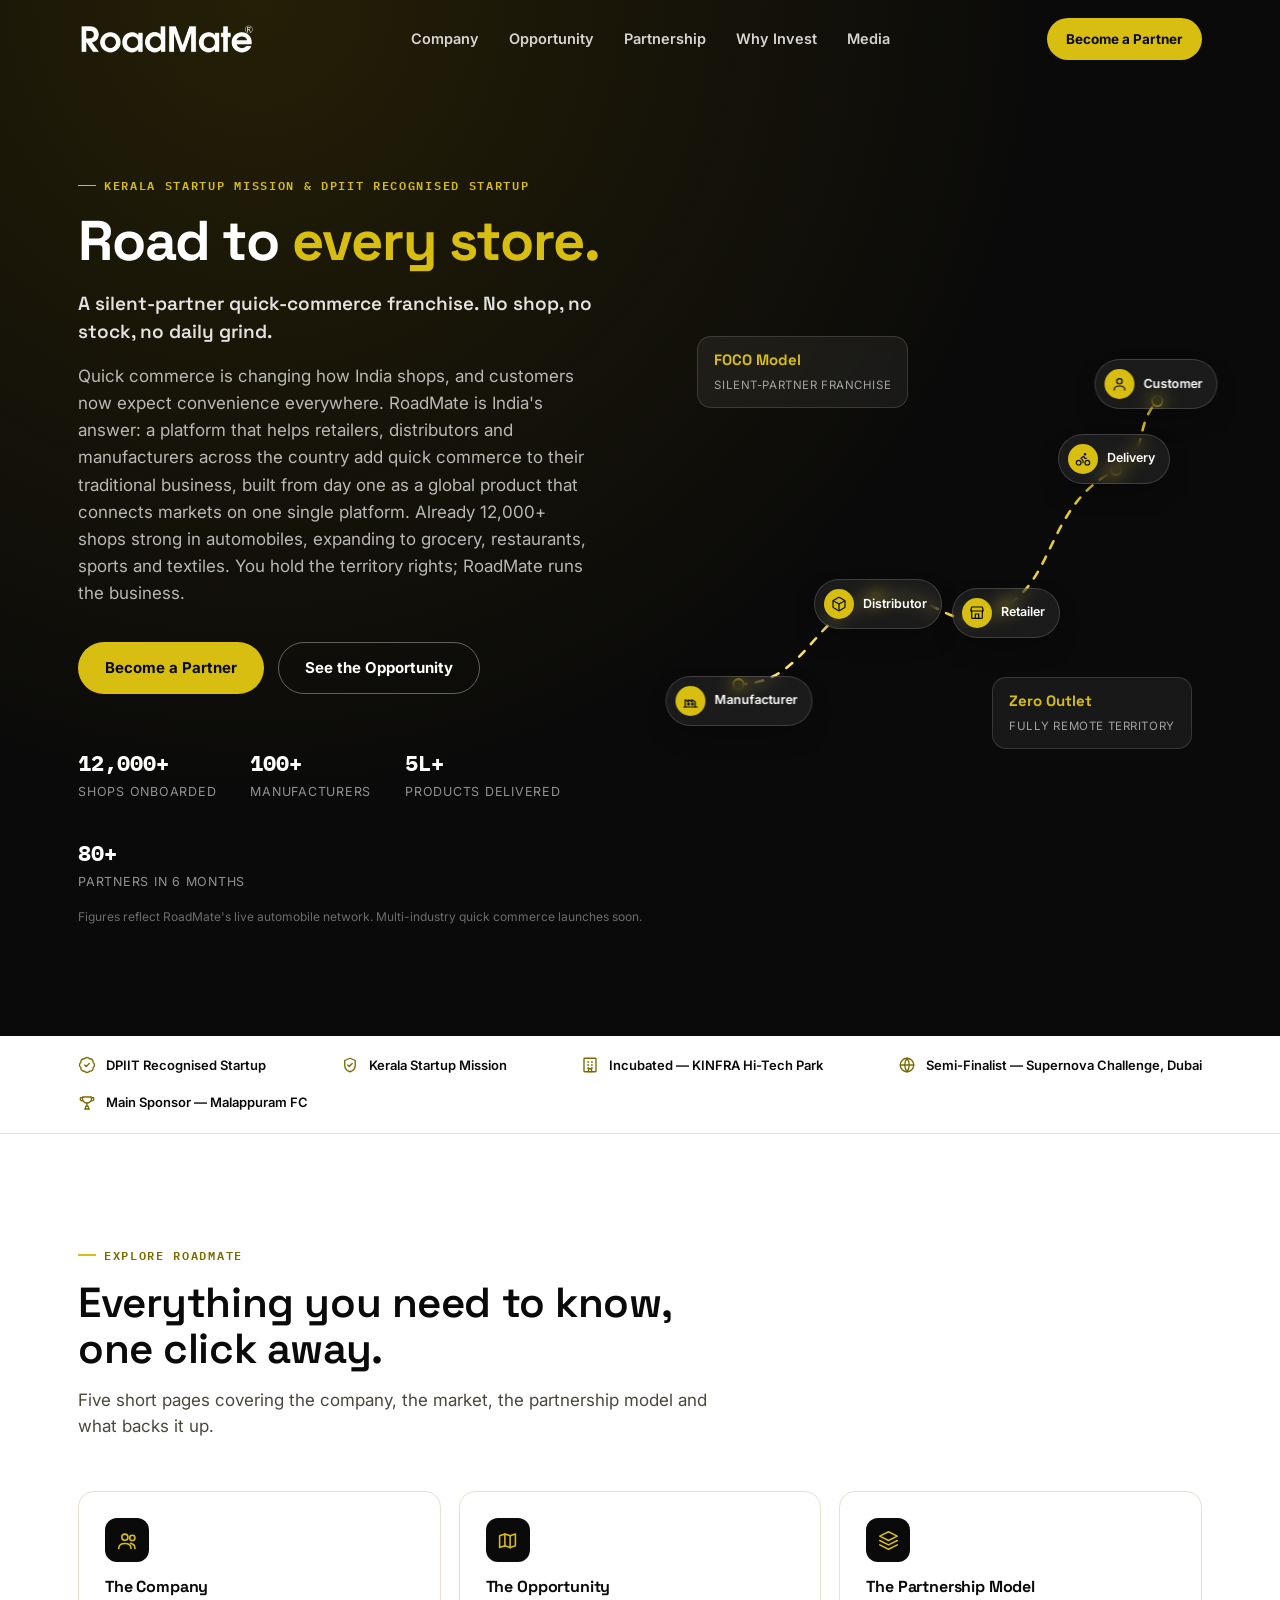
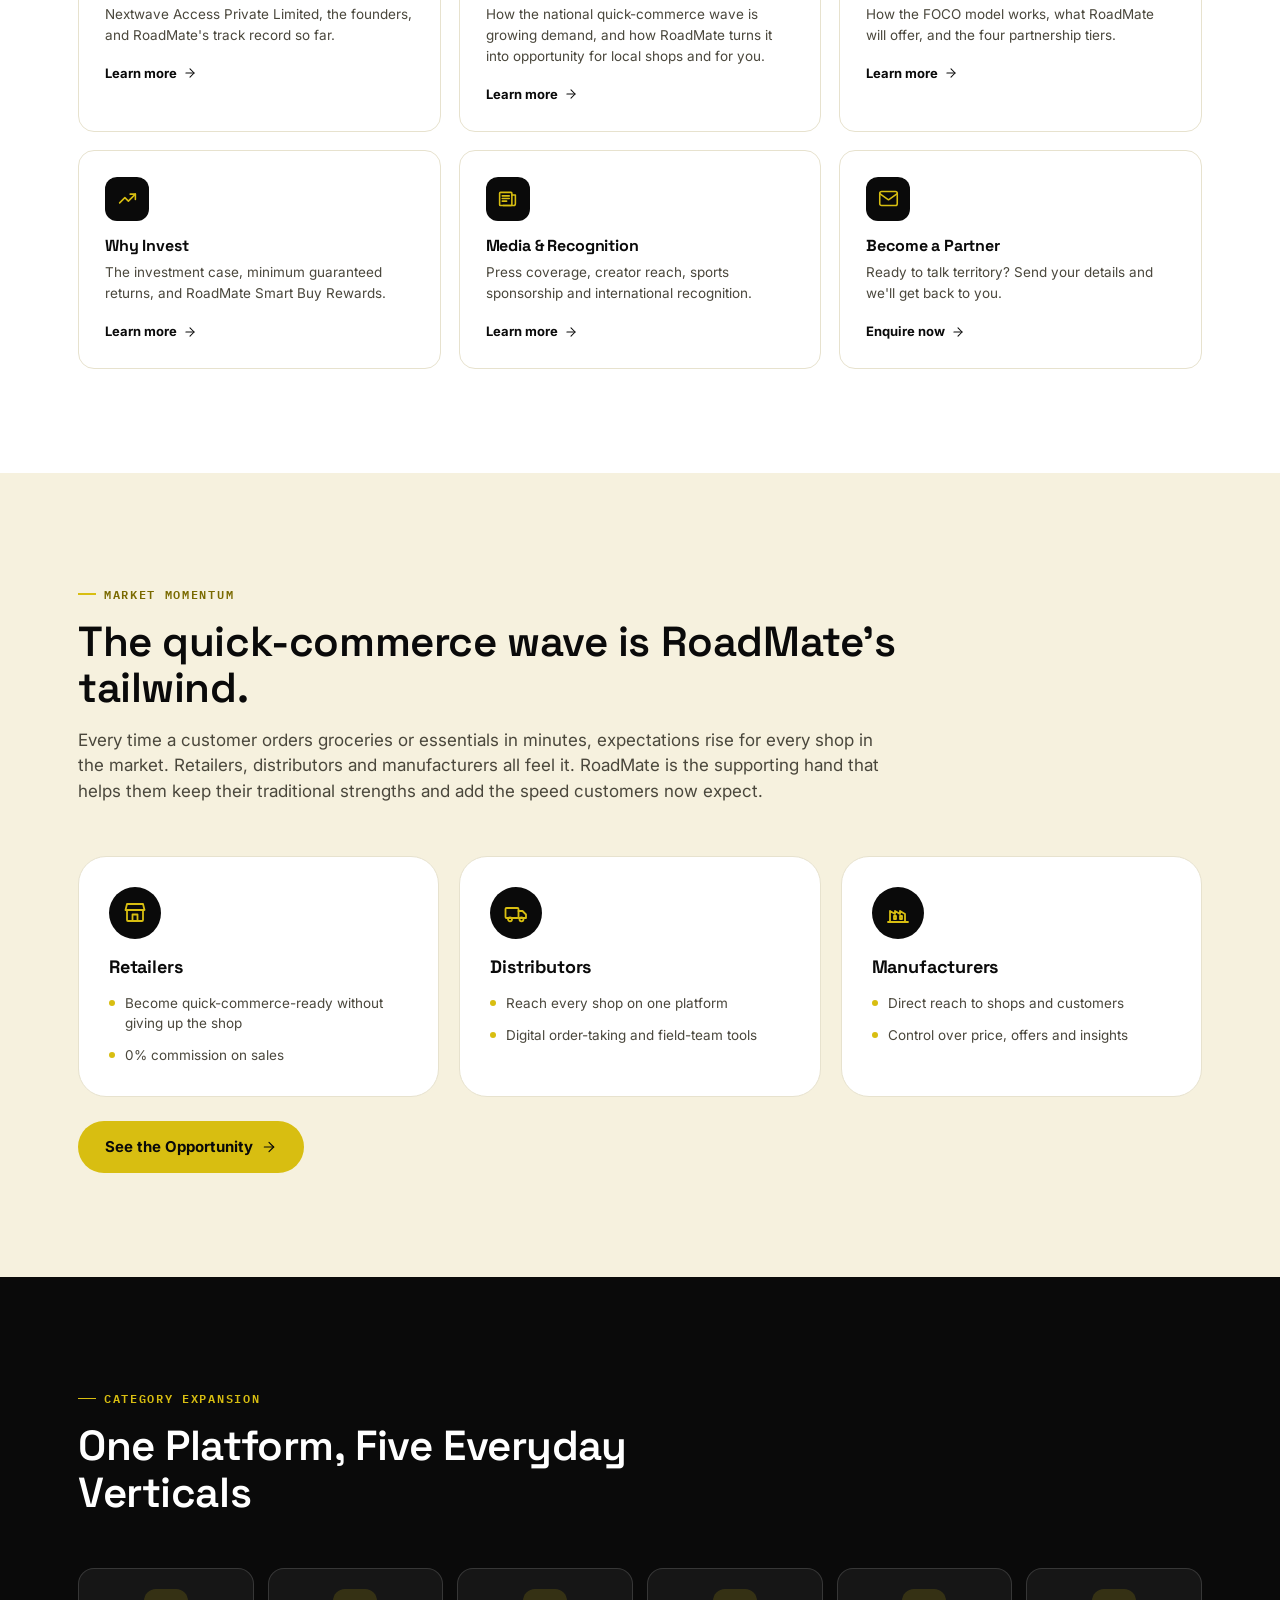
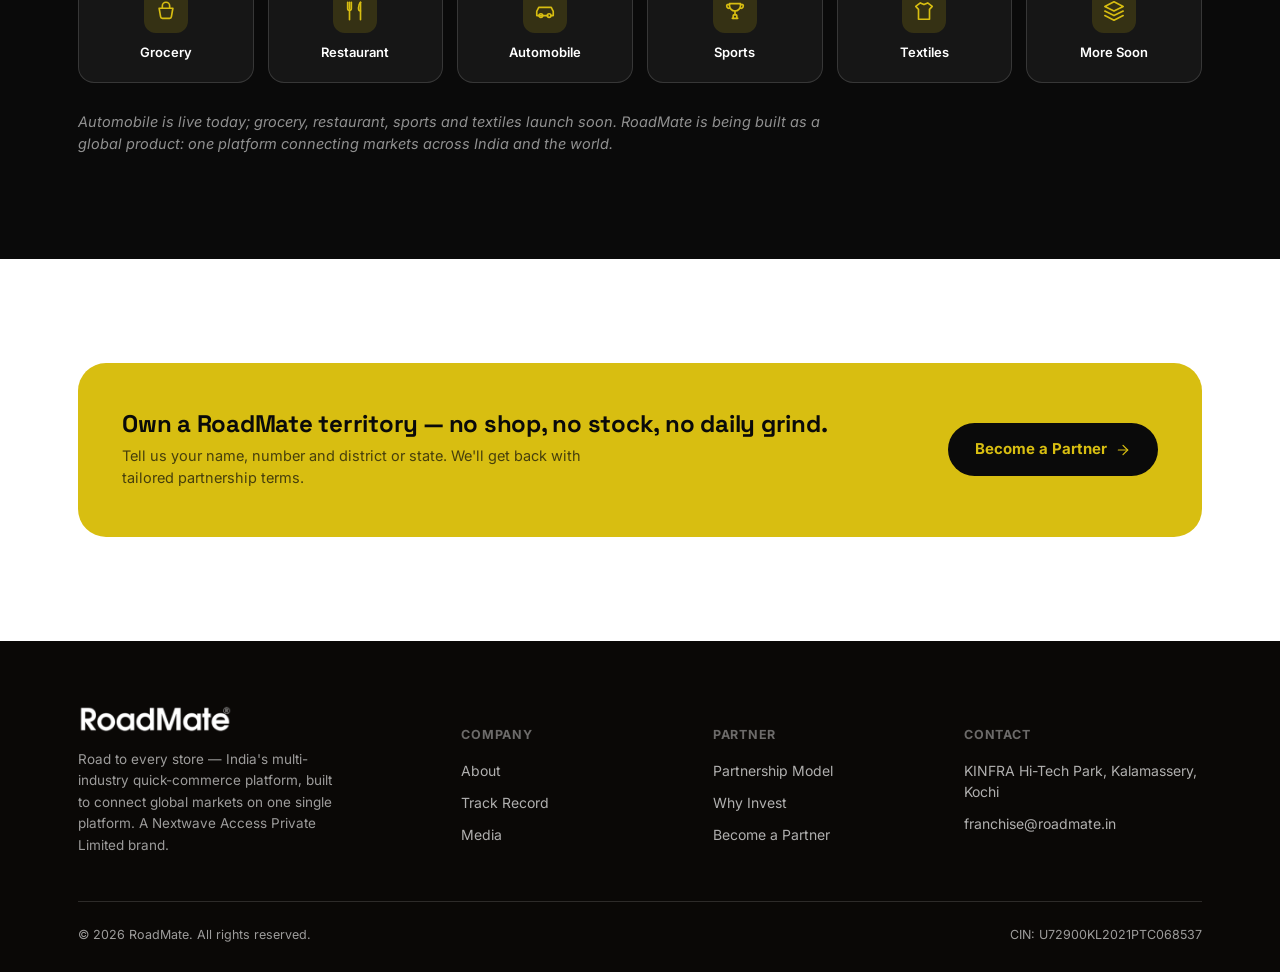
==== commit 993ace86: "Add square favicon set, web manifest and Organization schema Google Search only shows square favicon" ====
--- a/index.html
+++ b/index.html
@@ -11,7 +11,24 @@
 <meta property="og:title" content="RoadMate — Road to Every Store | India Quick-Commerce Franchise (FOCO Model)">
 <meta property="og:description" content="RoadMate, from Kerala's largest auto-services platform, is expanding into an India-wide, multi-industry quick-commerce franchise, built as a global platform. A silent-partner, no-outlet FOCO model across grocery, restaurant, automobile, sports and textiles.">
 <meta property="og:locale" content="en_IN">
-<link rel="icon" type="image/png" href="assets/logo.png">
+<link rel="icon" href="/favicon.ico" sizes="48x48">
+<link rel="icon" type="image/png" sizes="96x96" href="/favicon-96x96.png">
+<link rel="apple-touch-icon" href="/apple-touch-icon.png">
+<link rel="manifest" href="/site.webmanifest">
+<script type="application/ld+json">
+{
+  "@context": "https://schema.org",
+  "@type": "Organization",
+  "name": "RoadMate",
+  "url": "https://roadmate.in/",
+  "logo": "https://roadmate.in/icon-512.png",
+  "sameAs": [
+    "https://www.facebook.com/roadmateindia",
+    "https://www.instagram.com/roadmate_",
+    "https://www.linkedin.com/company/roadmateindia/"
+  ]
+}
+</script>
 <meta name="theme-color" content="#D8BE11">
 <link rel="preconnect" href="https://fonts.googleapis.com">
 <link rel="preconnect" href="https://fonts.gstatic.com" crossorigin>
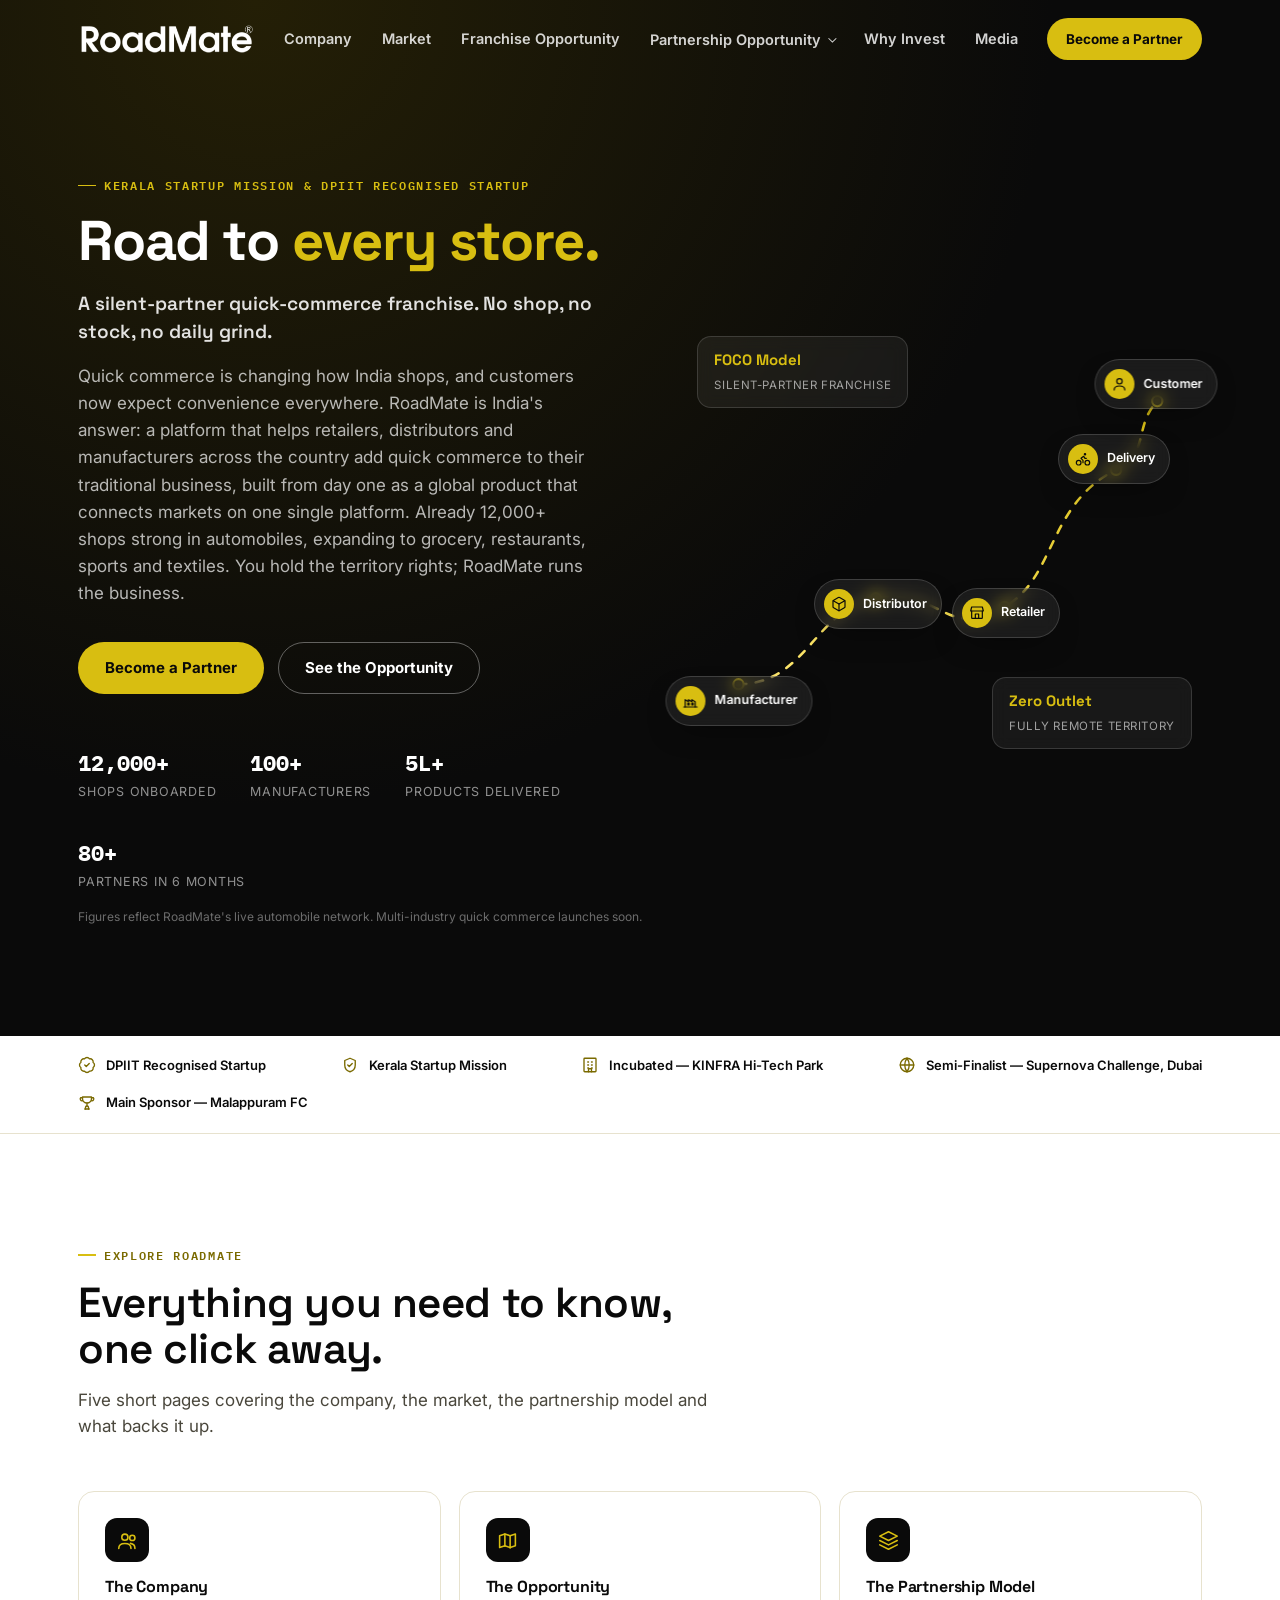
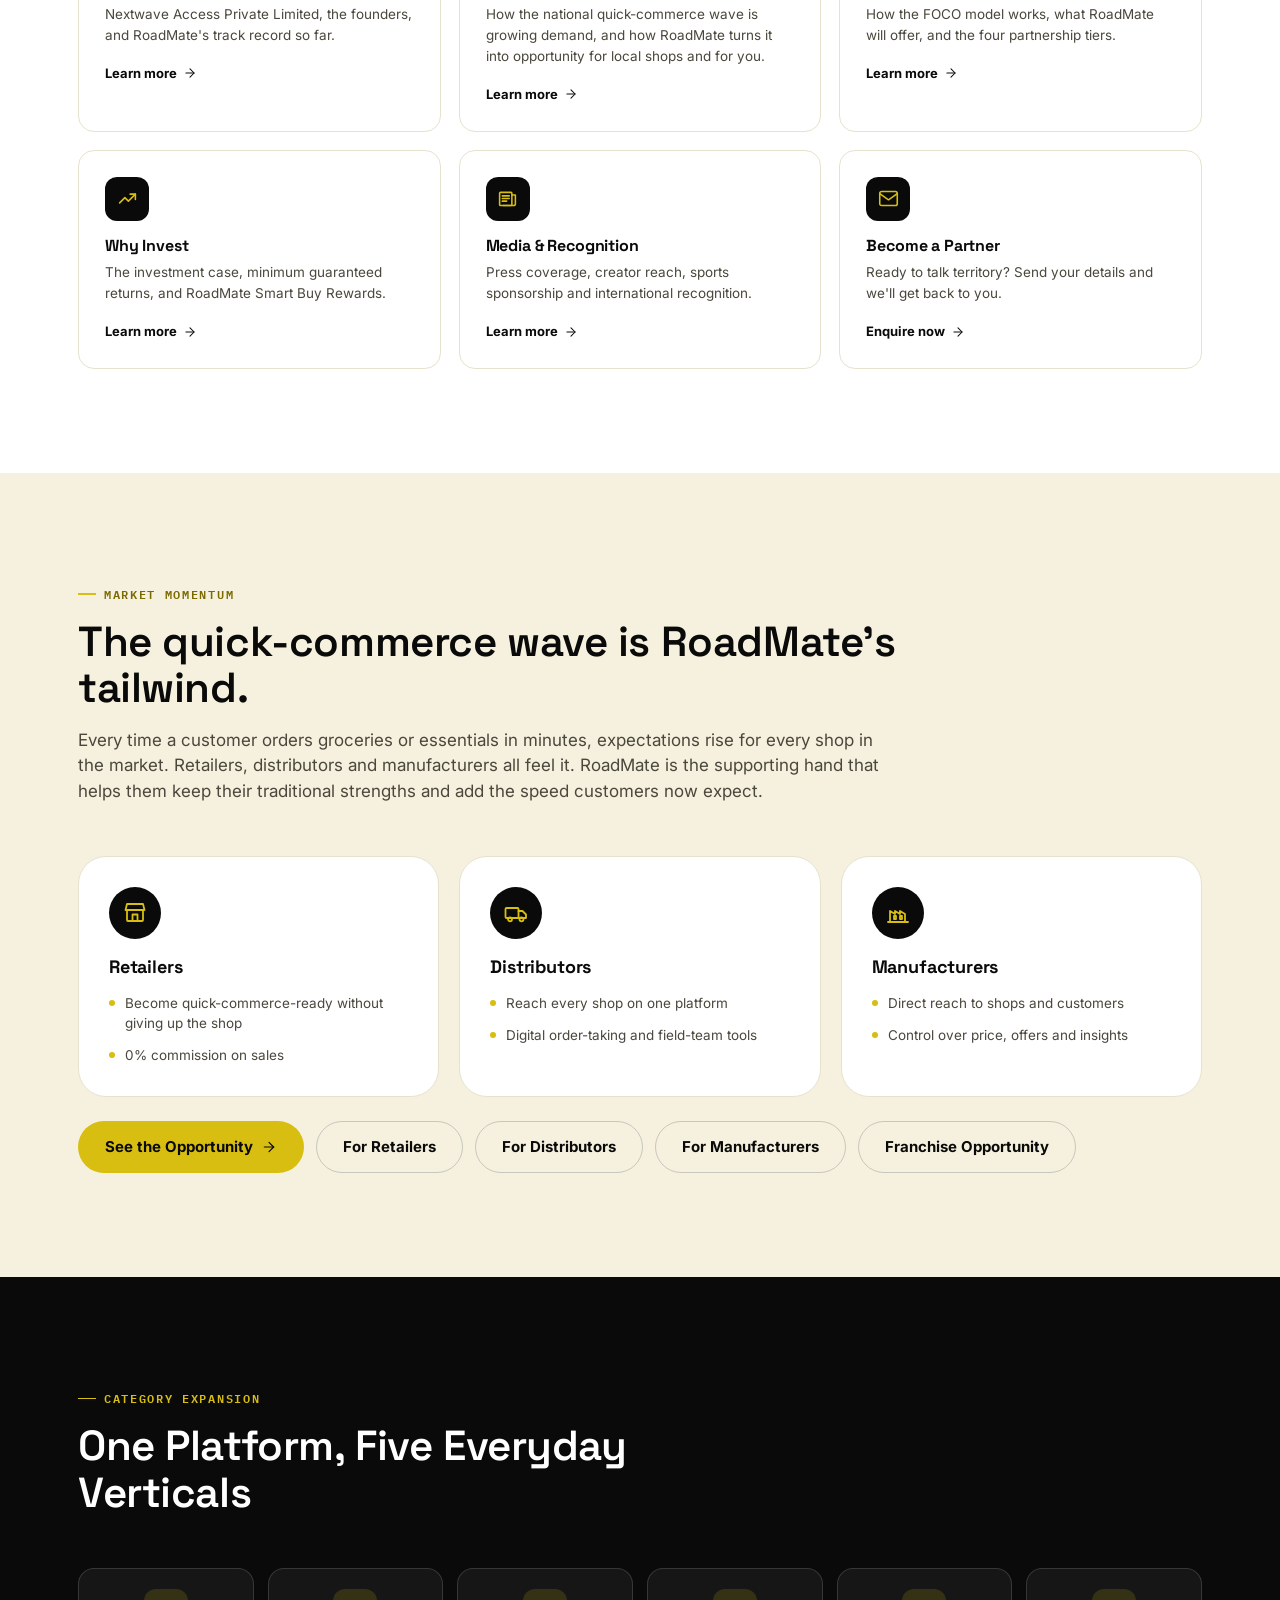
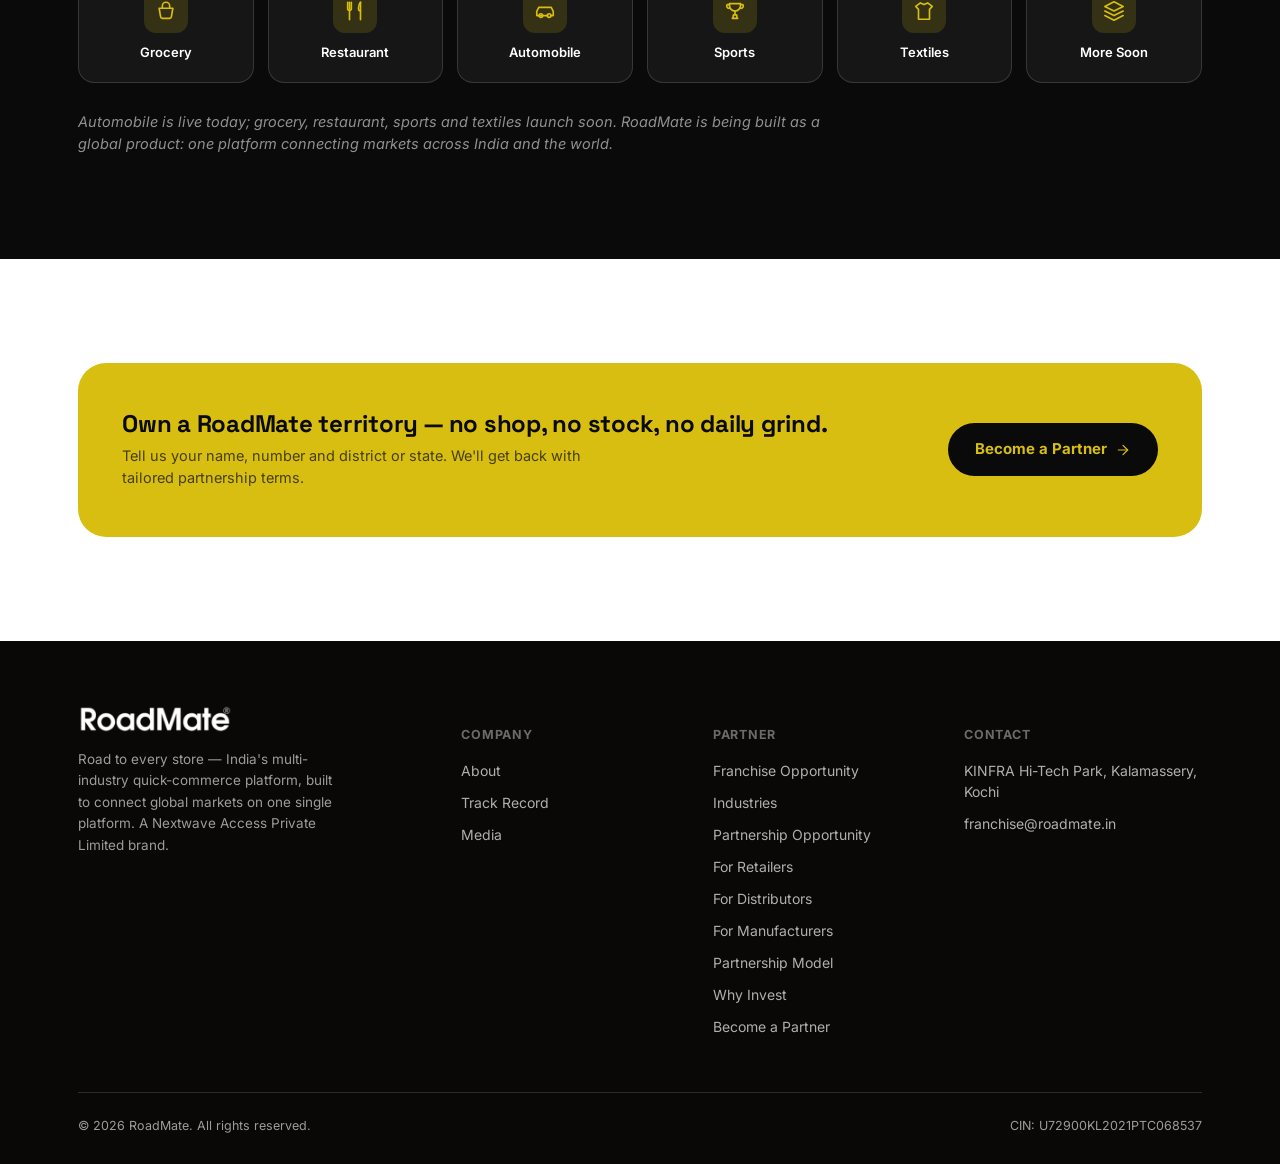
==== commit 0402d96a: "Update site with client's new pages and navigation Add Franchise Opportunity, Industries, Partnershi" ====
--- a/index.html
+++ b/index.html
@@ -21,7 +21,7 @@
   "@type": "Organization",
   "name": "RoadMate",
   "url": "https://roadmate.in/",
-  "logo": "https://roadmate.in/icon-512.png",
+  "logo": "https://roadmate.in/assets/logo.png",
   "sameAs": [
     "https://www.facebook.com/roadmateindia",
     "https://www.instagram.com/roadmate_",
@@ -34,9 +34,10 @@
 <link rel="preconnect" href="https://fonts.gstatic.com" crossorigin>
 <link href="https://fonts.googleapis.com/css2?family=Space+Grotesk:wght@500;600;700&family=Inter:wght@400;500;600;700&family=IBM+Plex+Mono:wght@500;600&display=swap" rel="stylesheet">
 <link rel="stylesheet" href="assets/style.css">
+<link rel="stylesheet" href="assets/extra.css">
 </head>
 <body>
- 
+
 <header class="site-header" id="siteHeader">
   <div class="wrap">
     <a href="index.html" class="logo" aria-label="RoadMate — home">
@@ -45,8 +46,17 @@
     </a>
     <nav class="nav-links">
       <a href="about.html">Company</a>
-      <a href="opportunity.html">Opportunity</a>
-      <a href="partnership.html">Partnership</a>
+      <a href="opportunity.html">Market</a>
+      <a href="franchise-opportunity.html">Franchise Opportunity</a>
+      <div class="nav-dd">
+        <button class="nav-dd-btn" type="button" aria-haspopup="true">Partnership Opportunity</button>
+        <div class="nav-dd-menu">
+          <a href="partnership-opportunity.html">Overview</a>
+          <a href="retailers.html">Retailers</a>
+          <a href="distributors.html">Distributors</a>
+          <a href="manufacturers.html">Manufacturers</a>
+        </div>
+      </div>
       <a href="why-invest.html">Why Invest</a>
       <a href="media.html">Media</a>
     </nav>
@@ -58,16 +68,21 @@
     </div>
   </div>
 </header>
- 
+
 <div class="mobile-menu" id="mobileMenu">
   <a href="about.html">Company</a>
-  <a href="opportunity.html">Opportunity</a>
-  <a href="partnership.html">Partnership</a>
+  <a href="opportunity.html">Market</a>
+  <a href="franchise-opportunity.html">Franchise Opportunity</a>
+  <a href="industries.html">Industries</a>
+  <a href="partnership-opportunity.html">Partnership Opportunity</a>
+  <a href="retailers.html">Retailers</a>
+  <a href="distributors.html">Distributors</a>
+  <a href="manufacturers.html">Manufacturers</a>
   <a href="why-invest.html">Why Invest</a>
   <a href="media.html">Media</a>
   <a href="enquire.html" class="btn btn-primary">Become a Partner</a>
 </div>
- 
+
 <section class="hero" id="hero">
   <div class="wrap">
     <div>
@@ -87,7 +102,7 @@
       </div>
       <p style="margin-top:16px;font-size:12px;color:rgba(255,255,255,0.4);">Figures reflect RoadMate's live automobile network. Multi-industry quick commerce launches soon.</p>
     </div>
- 
+
     <div class="hero-graphic" aria-hidden="true">
       <svg class="route-svg" viewBox="0 0 600 460" preserveAspectRatio="xMidYMid meet">
         <defs>
@@ -108,13 +123,13 @@
       <div class="node-badge node-retailer" style="left:62%; top:65%;"><span class="ic"><svg class="icon"><use href="assets/sprite.svg#ic-store"></use></svg></span><span>Retailer</span></div>
       <div class="node-badge node-delivery" style="left:83%; top:30%;"><span class="ic"><svg class="icon"><use href="assets/sprite.svg#ic-bike"></use></svg></span><span>Delivery</span></div>
       <div class="node-badge node-customer" style="left:91%; top:13%;"><span class="ic"><svg class="icon"><use href="assets/sprite.svg#ic-user"></use></svg></span><span>Customer</span></div>
- 
+
       <div class="float-chip chip-foco" style="left:2%; top:2%;"><strong>FOCO Model</strong><span>Silent-partner franchise</span></div>
       <div class="float-chip chip-outlet" style="right:2%; bottom:4%;"><strong>Zero Outlet</strong><span>Fully remote territory</span></div>
     </div>
   </div>
 </section>
- 
+
 <div class="trust">
   <div class="wrap">
     <div class="trust-item"><svg class="icon"><use href="assets/sprite.svg#ic-badge-check"></use></svg><span class="l">DPIIT Recognised Startup</span></div>
@@ -124,7 +139,7 @@
     <div class="trust-item"><svg class="icon"><use href="assets/sprite.svg#ic-trophy"></use></svg><span class="l">Main Sponsor — Malappuram FC</span></div>
   </div>
 </div>
- 
+
 <section class="section" id="explore">
   <div class="wrap">
     <div class="section-head reveal">
@@ -172,7 +187,7 @@
     </div>
   </div>
 </section>
- 
+
 <section class="section bg-tint" id="momentum">
   <div class="wrap">
     <div class="section-head wide reveal">
@@ -185,10 +200,10 @@
       <div class="chain-card"><span class="ic"><svg class="icon"><use href="assets/sprite.svg#ic-truck"></use></svg></span><h4>Distributors</h4><ul><li>Reach every shop on one platform</li><li>Digital order-taking and field-team tools</li></ul></div>
       <div class="chain-card"><span class="ic"><svg class="icon"><use href="assets/sprite.svg#ic-factory"></use></svg></span><h4>Manufacturers</h4><ul><li>Direct reach to shops and customers</li><li>Control over price, offers and insights</li></ul></div>
     </div>
-    <p class="reveal" style="margin-top:24px;"><a class="btn btn-primary" href="opportunity.html">See the Opportunity <svg class="icon"><use href="assets/sprite.svg#ic-arrow-right"></use></svg></a></p>
-  </div>
-</section>
- 
+    <p class="reveal" style="margin-top:24px;display:flex;gap:12px;flex-wrap:wrap;"><a class="btn btn-primary" href="opportunity.html">See the Opportunity <svg class="icon"><use href="assets/sprite.svg#ic-arrow-right"></use></svg></a><a class="btn btn-ghost-light" href="retailers.html">For Retailers</a><a class="btn btn-ghost-light" href="distributors.html">For Distributors</a><a class="btn btn-ghost-light" href="manufacturers.html">For Manufacturers</a><a class="btn btn-ghost-light" href="franchise-opportunity.html">Franchise Opportunity</a></p>
+  </div>
+</section>
+
 <section class="section bg-dark" id="category">
   <div class="wrap">
     <div class="section-head on-dark reveal">
@@ -206,7 +221,7 @@
     <p class="reveal" style="margin-top:28px;font-size:14.5px; color:rgba(255,255,255,.55); font-style:italic; max-width:760px;">Automobile is live today; grocery, restaurant, sports and textiles launch soon. RoadMate is being built as a global product: one platform connecting markets across India and the world.</p>
   </div>
 </section>
- 
+
 <section class="section">
   <div class="wrap">
     <div class="cta-band reveal">
@@ -218,7 +233,7 @@
     </div>
   </div>
 </section>
- 
+
 <footer>
   <div class="wrap">
     <div class="foot-grid">
@@ -236,6 +251,12 @@
       </div>
       <div class="foot-col">
         <h5>Partner</h5>
+        <a href="franchise-opportunity.html">Franchise Opportunity</a>
+        <a href="industries.html">Industries</a>
+        <a href="partnership-opportunity.html">Partnership Opportunity</a>
+        <a href="retailers.html">For Retailers</a>
+        <a href="distributors.html">For Distributors</a>
+        <a href="manufacturers.html">For Manufacturers</a>
         <a href="partnership.html">Partnership Model</a>
         <a href="why-invest.html">Why Invest</a>
         <a href="enquire.html">Become a Partner</a>
--- a/assets/extra.css
+++ b/assets/extra.css
@@ -0,0 +1,52 @@
+/* RoadMate additions: ecosystem dropdown, role pages, onboarding forms, apps page */
+.nav-dd{position:relative}
+.nav-dd-btn{background:none;border:0;padding:0;font-family:inherit;font-size:14.5px;font-weight:600;color:rgba(255,255,255,0.82);cursor:pointer;display:inline-flex;align-items:center;gap:7px;transition:color .2s}
+.nav-dd-btn::after{content:"";width:6px;height:6px;border-right:1.8px solid currentColor;border-bottom:1.8px solid currentColor;transform:rotate(45deg) translateY(-2px)}
+.site-header.scrolled .nav-dd-btn{color:var(--slate)}
+.nav-dd:hover .nav-dd-btn,.nav-dd:focus-within .nav-dd-btn,.nav-dd-btn.active{color:#fff}
+.site-header.scrolled .nav-dd:hover .nav-dd-btn,.site-header.scrolled .nav-dd:focus-within .nav-dd-btn,.site-header.scrolled .nav-dd-btn.active{color:var(--ink)}
+.nav-dd-menu{position:absolute;top:100%;left:-18px;min-width:210px;display:none;background:var(--ink);background-clip:padding-box;border:1px solid var(--line-dark);border-top:14px solid transparent;border-radius:16px;padding:8px}
+.nav-dd:hover .nav-dd-menu,.nav-dd:focus-within .nav-dd-menu{display:block}
+.site-header .nav-links .nav-dd-menu a,.site-header.scrolled .nav-links .nav-dd-menu a{display:block;padding:10px 14px;border-radius:10px;color:#fff;font-size:14px}
+.site-header .nav-links .nav-dd-menu a:hover,.site-header.scrolled .nav-links .nav-dd-menu a:hover{background:rgba(255,255,255,0.09);color:var(--brand-yellow)}
+.mobile-menu{justify-content:flex-start;gap:16px;padding:92px 0 40px;overflow-y:auto}
+.mobile-menu a{font-size:21px}
+.mobile-menu a:first-child{margin-top:auto}
+.mobile-menu a:last-child{margin-bottom:auto}
+.hero-actions-row{display:flex;gap:14px;flex-wrap:wrap;margin-top:28px}
+.steps{display:grid;grid-template-columns:repeat(4,1fr);gap:20px}
+.step{background:var(--white);border:1px solid var(--line);border-radius:var(--radius-m);padding:26px}
+.step .n{font-family:var(--font-mono);font-weight:600;color:var(--gold-ink);font-size:13px;letter-spacing:.12em}
+.step h4{font-size:17px;font-weight:700;margin:10px 0 8px}
+.step p{font-size:13.5px;color:var(--slate);line-height:1.55}
+.form-grid{display:grid;grid-template-columns:1fr 1fr;gap:0 18px}
+.form-grid .field.full{grid-column:1/-1}
+.req{color:#b3261e;margin-left:3px}
+.form-card h3{font-size:22px;font-weight:700;margin-bottom:6px}
+.form-card .form-lead{font-size:14px;color:var(--slate);margin-bottom:22px}
+.next-list{display:flex;flex-direction:column;gap:14px;margin-bottom:28px}
+.next-list li{display:flex;gap:12px;font-size:14.5px;color:rgba(255,255,255,.82);line-height:1.5}
+.next-list .n{width:26px;height:26px;border-radius:50%;background:var(--brand-yellow);color:var(--ink);font-weight:700;font-size:13px;display:flex;align-items:center;justify-content:center;flex-shrink:0}
+.cat-row{display:flex;flex-wrap:wrap;gap:10px;margin-top:6px}
+.cat-chip{display:inline-flex;align-items:center;gap:8px;padding:9px 16px;border-radius:999px;border:1px solid var(--line);background:var(--white);font-size:13.5px;font-weight:600}
+.cat-chip svg{width:16px;height:16px;color:var(--gold-ink)}
+.app-tabs{display:flex;gap:10px;flex-wrap:wrap;margin-bottom:38px}
+.app-tab{border:1.5px solid rgba(255,255,255,.28);background:transparent;color:#fff;border-radius:999px;padding:11px 20px;font-weight:700;font-size:14px;transition:background .2s,color .2s}
+.app-tab:hover{border-color:#fff}
+.app-tab[aria-selected="true"]{background:var(--brand-yellow);border-color:var(--brand-yellow);color:var(--ink)}
+.app-panel{display:none;grid-template-columns:400px 1fr;gap:64px;align-items:center}
+.app-panel.active{display:grid}
+.app-panel.wide{grid-template-columns:1fr}
+.phone{width:100%;max-width:400px;border-radius:50px;background:#1b1a10;padding:10px;box-shadow:0 30px 70px -25px rgba(0,0,0,.7),0 0 0 1px rgba(255,255,255,.12)}
+.phone iframe{display:block;width:100%;height:740px;border:0;border-radius:40px;background:var(--brand-yellow)}
+.desk{width:100%;border-radius:18px;background:#1b1a10;padding:10px;box-shadow:0 30px 70px -25px rgba(0,0,0,.7),0 0 0 1px rgba(255,255,255,.12)}
+.desk iframe{display:block;width:100%;height:640px;border:0;border-radius:10px;background:#fff}
+.app-info h3{font-size:clamp(24px,3vw,32px);font-weight:700;color:#fff;margin-bottom:12px}
+.app-info p{color:rgba(255,255,255,.7);font-size:16px;line-height:1.6;margin-bottom:22px}
+.app-info .check-list{margin-bottom:28px}
+.app-info .check-list li{font-size:14.5px}
+.app-actions{display:flex;gap:12px;flex-wrap:wrap}
+.proto-note{font-size:12.5px;color:rgba(255,255,255,.5);margin-top:18px;max-width:520px}
+.review-grid{display:grid;grid-template-columns:repeat(3,1fr);gap:20px}
+@media (max-width:980px){.steps{grid-template-columns:repeat(2,1fr)}.app-panel{grid-template-columns:1fr;gap:34px;justify-items:center}.app-info{width:100%}.review-grid{grid-template-columns:1fr}}
+@media (max-width:640px){.steps{grid-template-columns:1fr}.form-grid{grid-template-columns:1fr}.form-card{padding:26px}.phone iframe{height:680px}.desk iframe{height:480px}}
